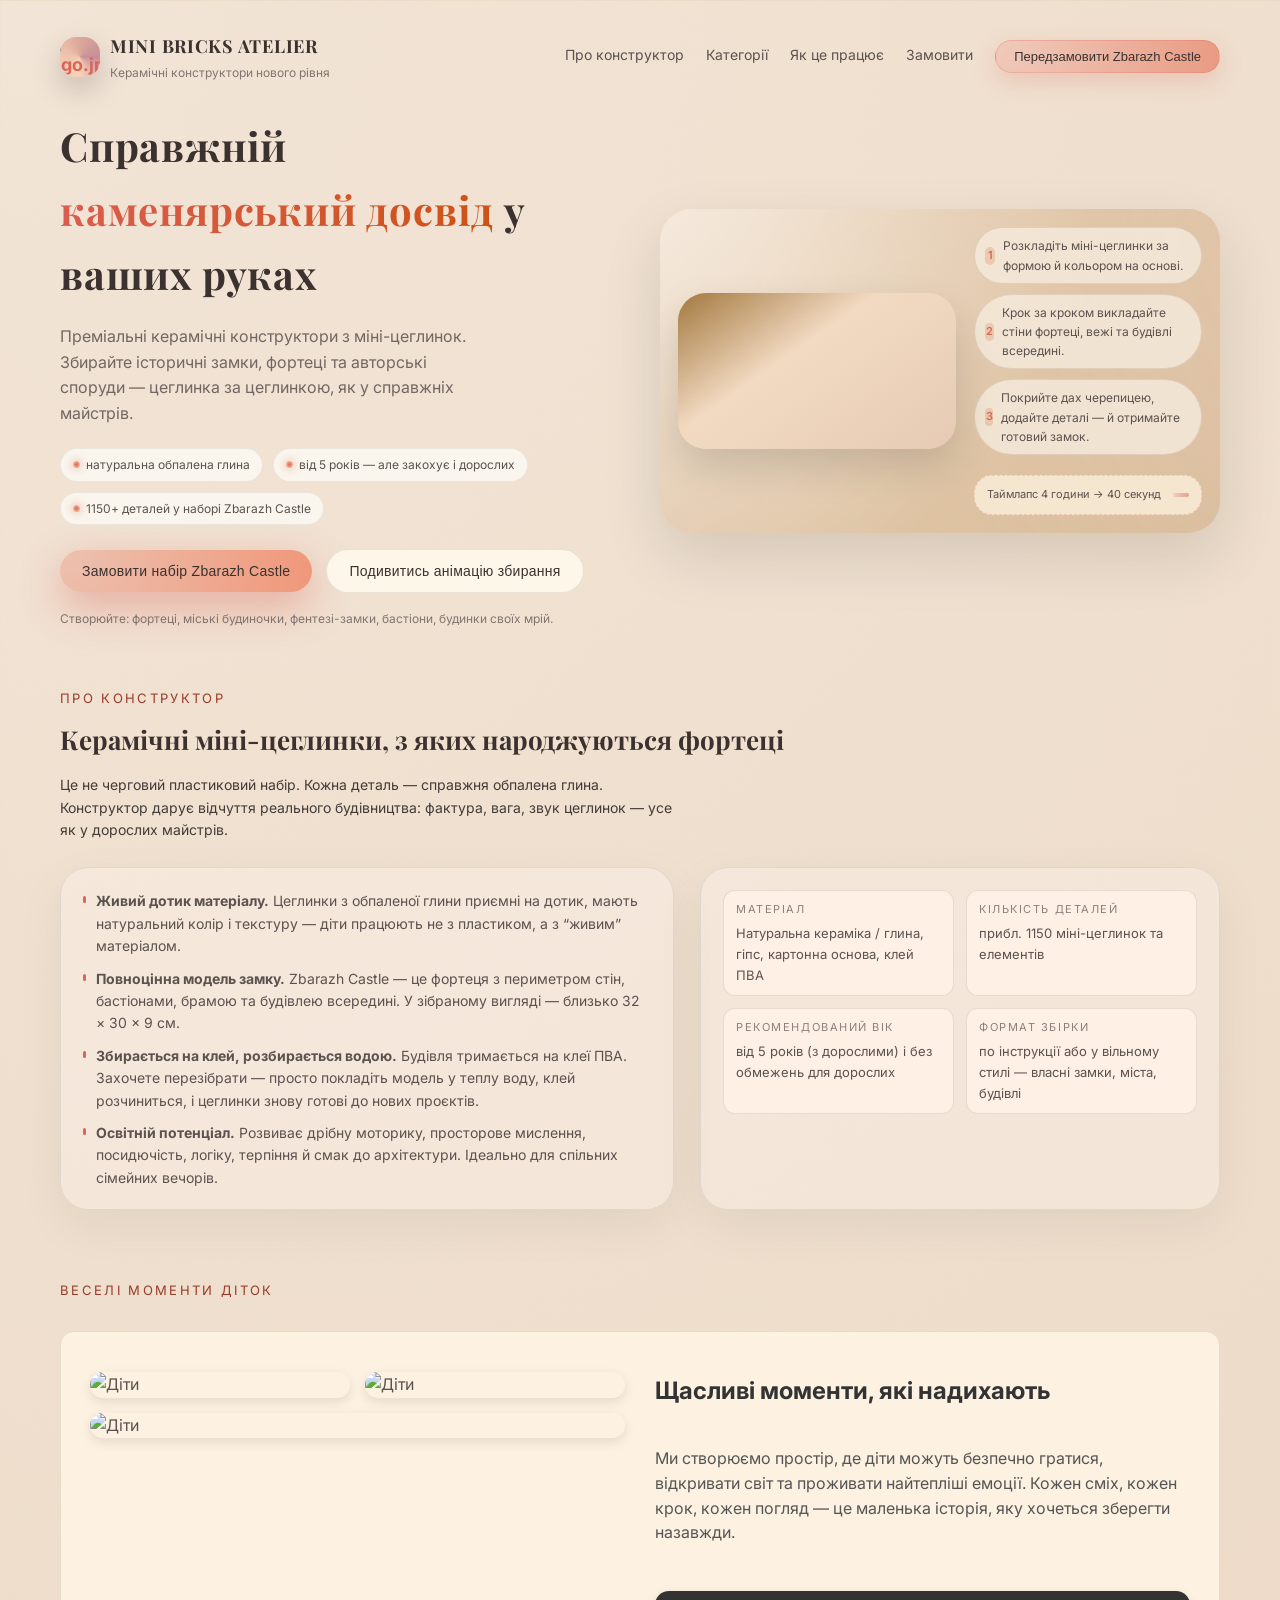
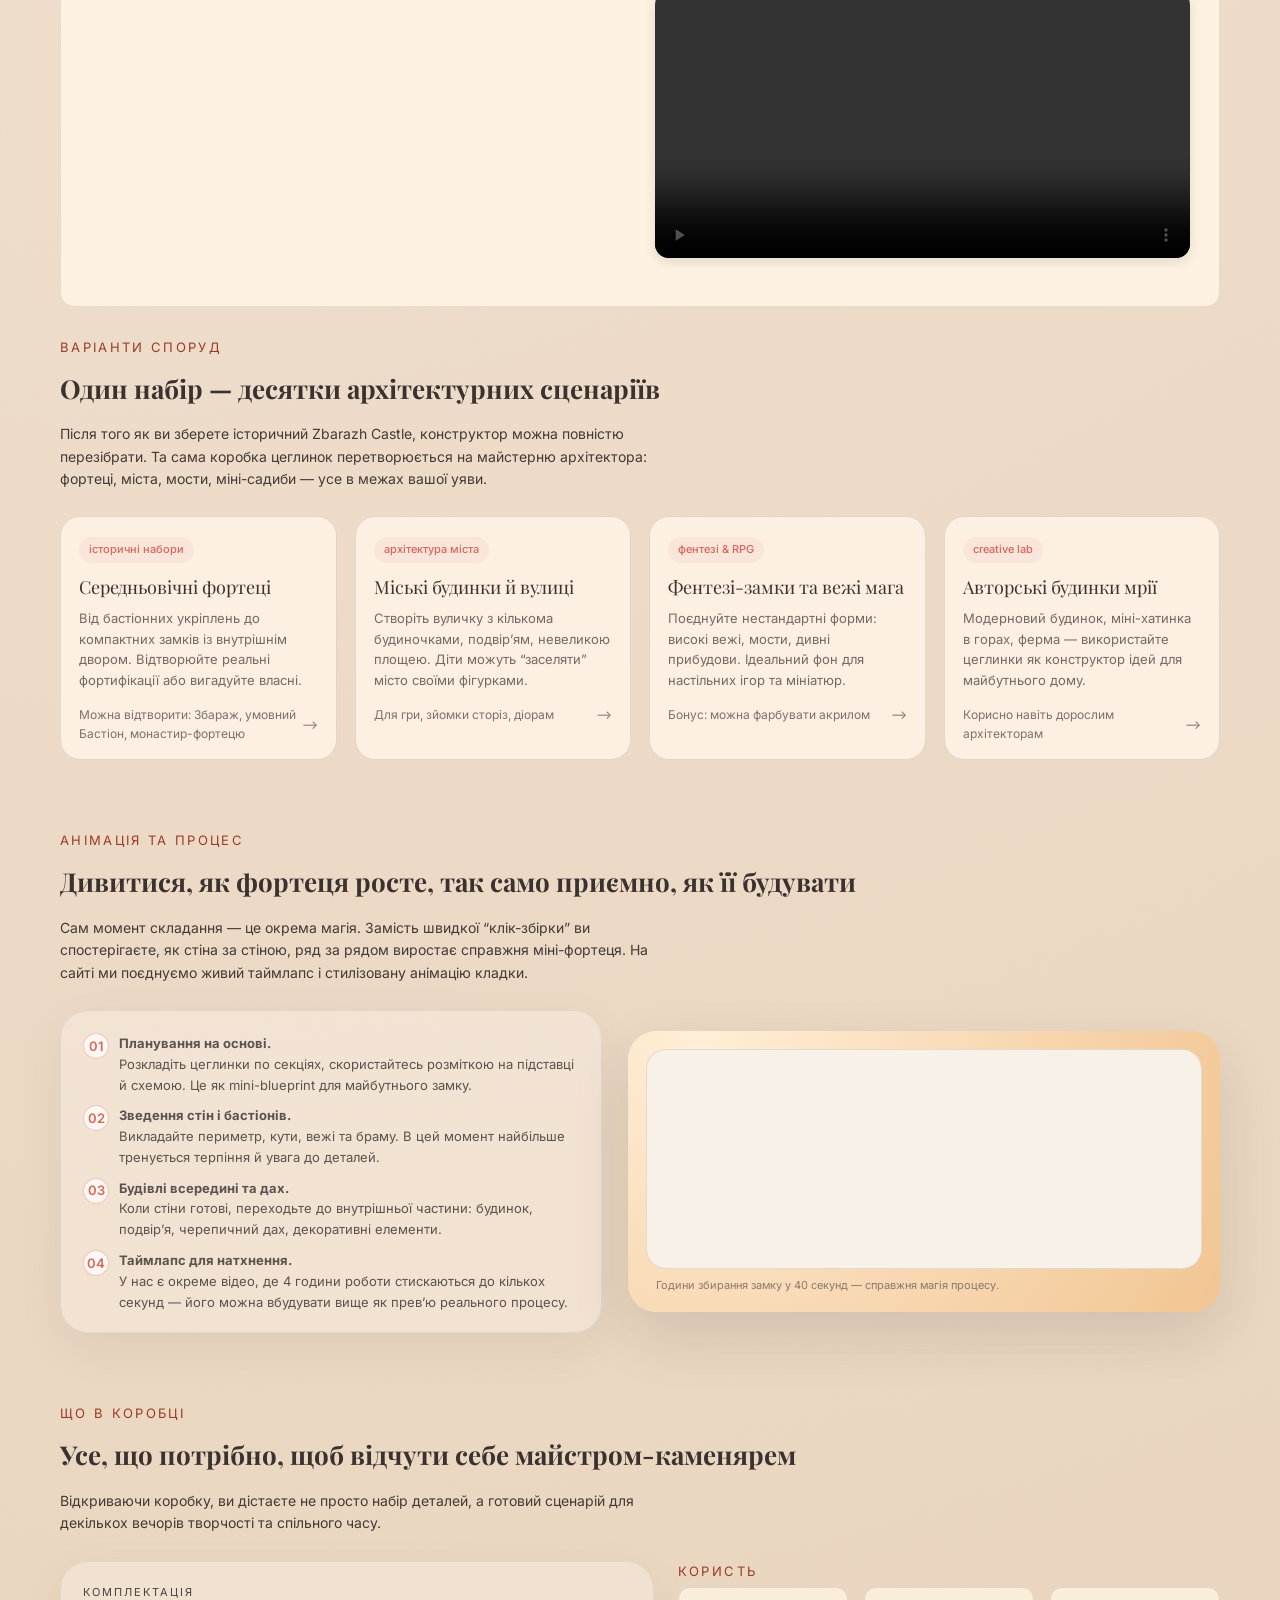
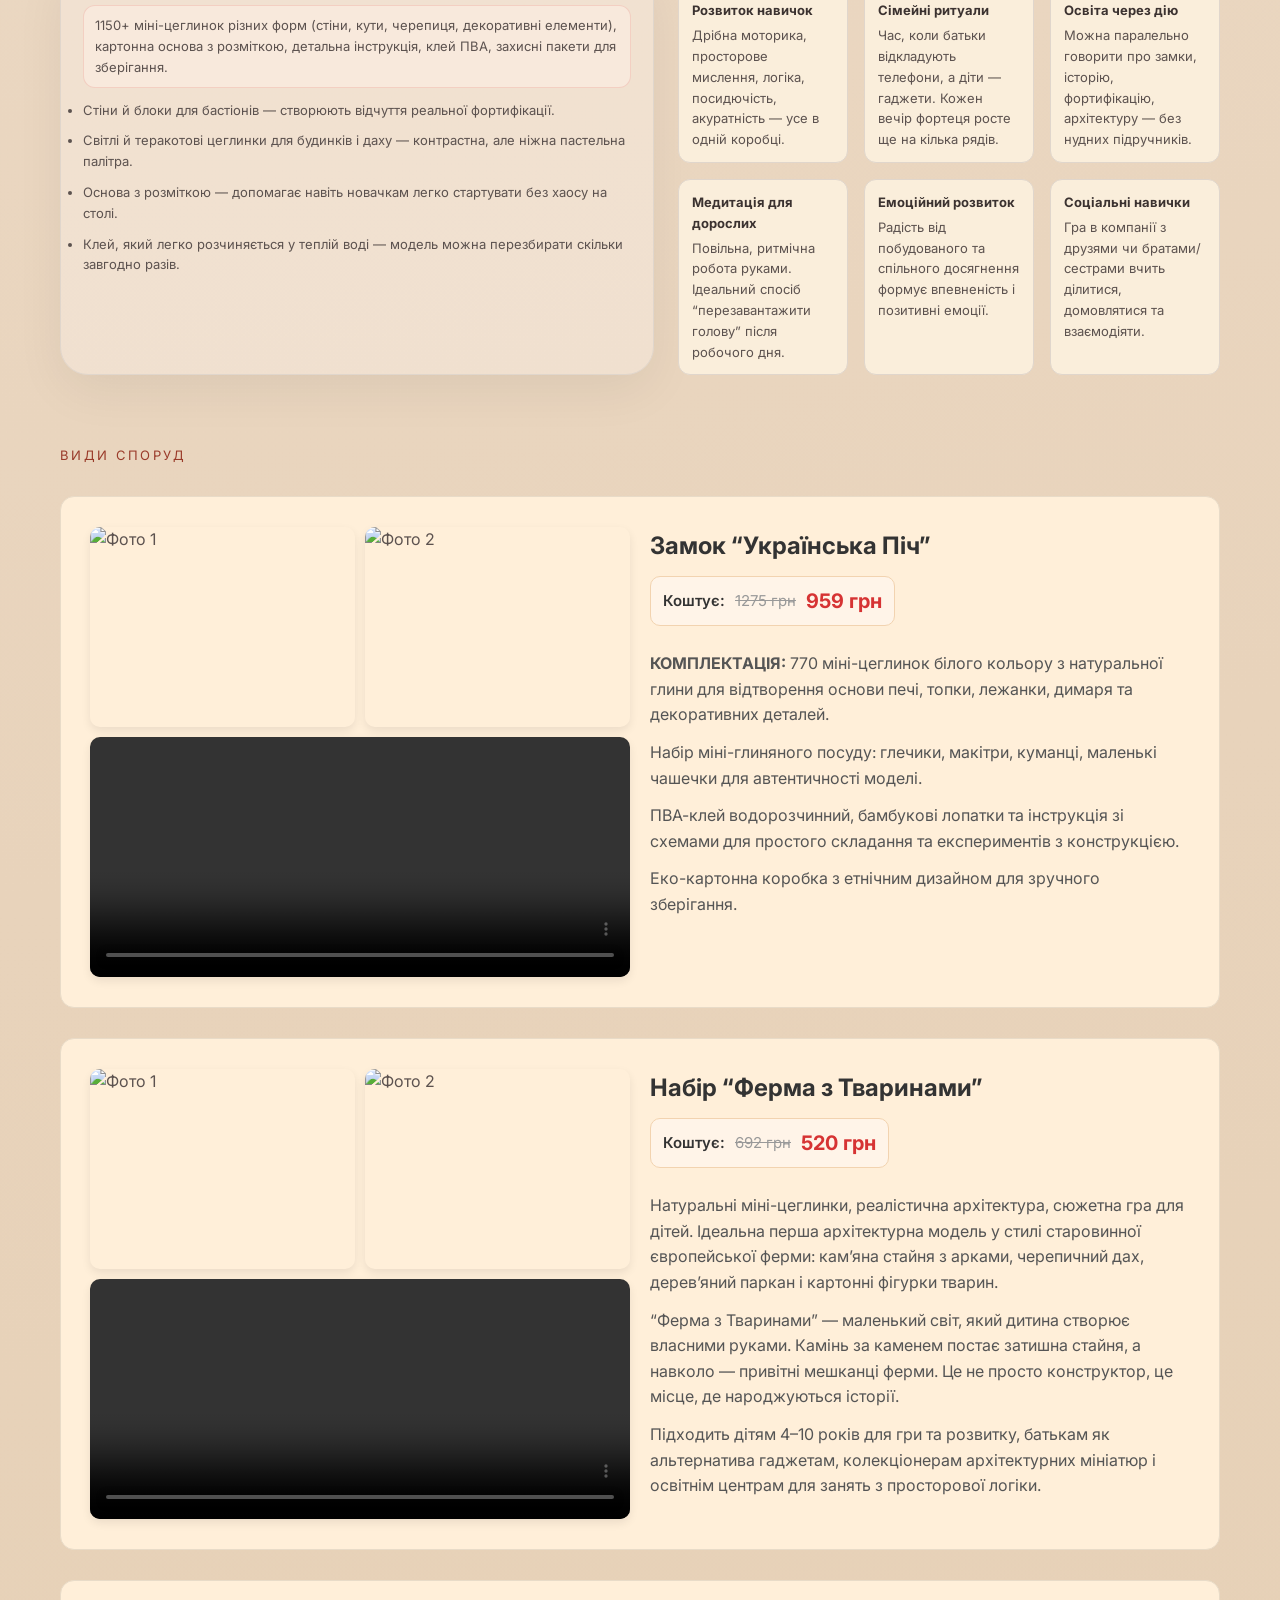
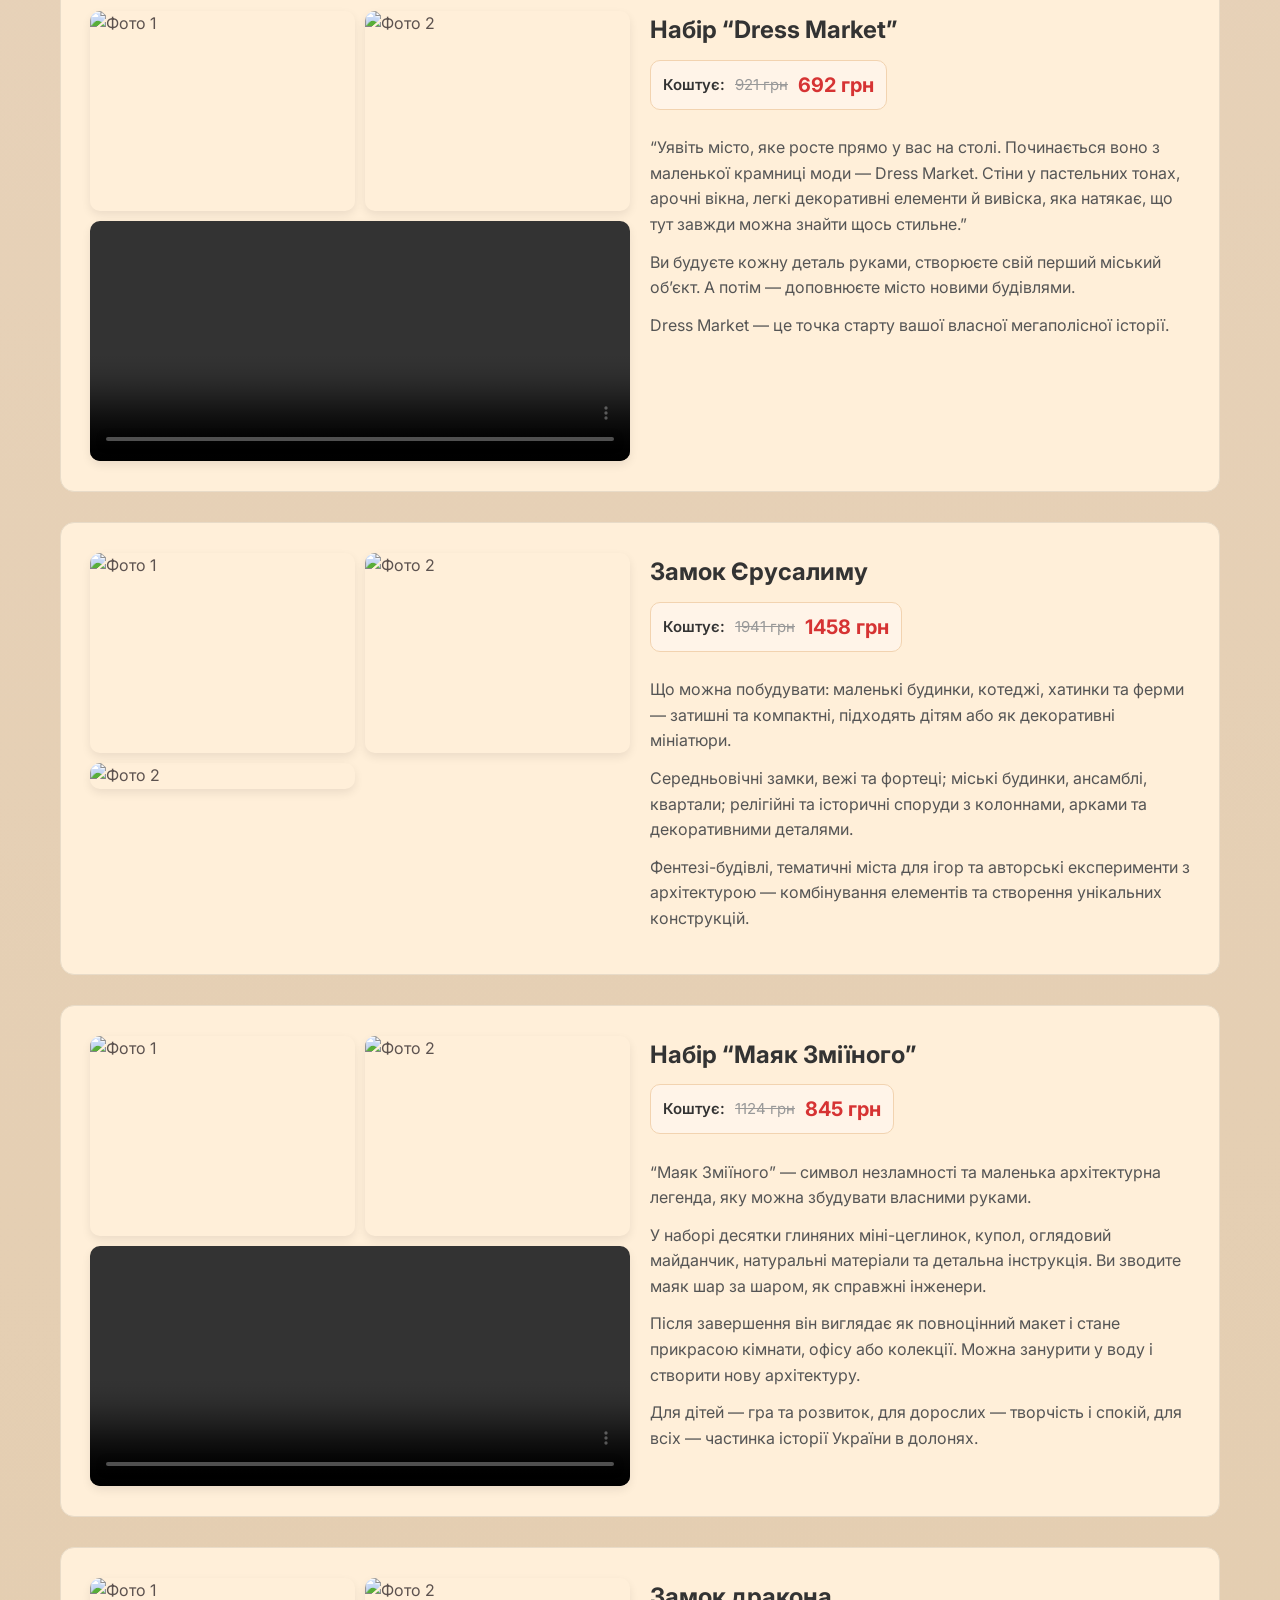
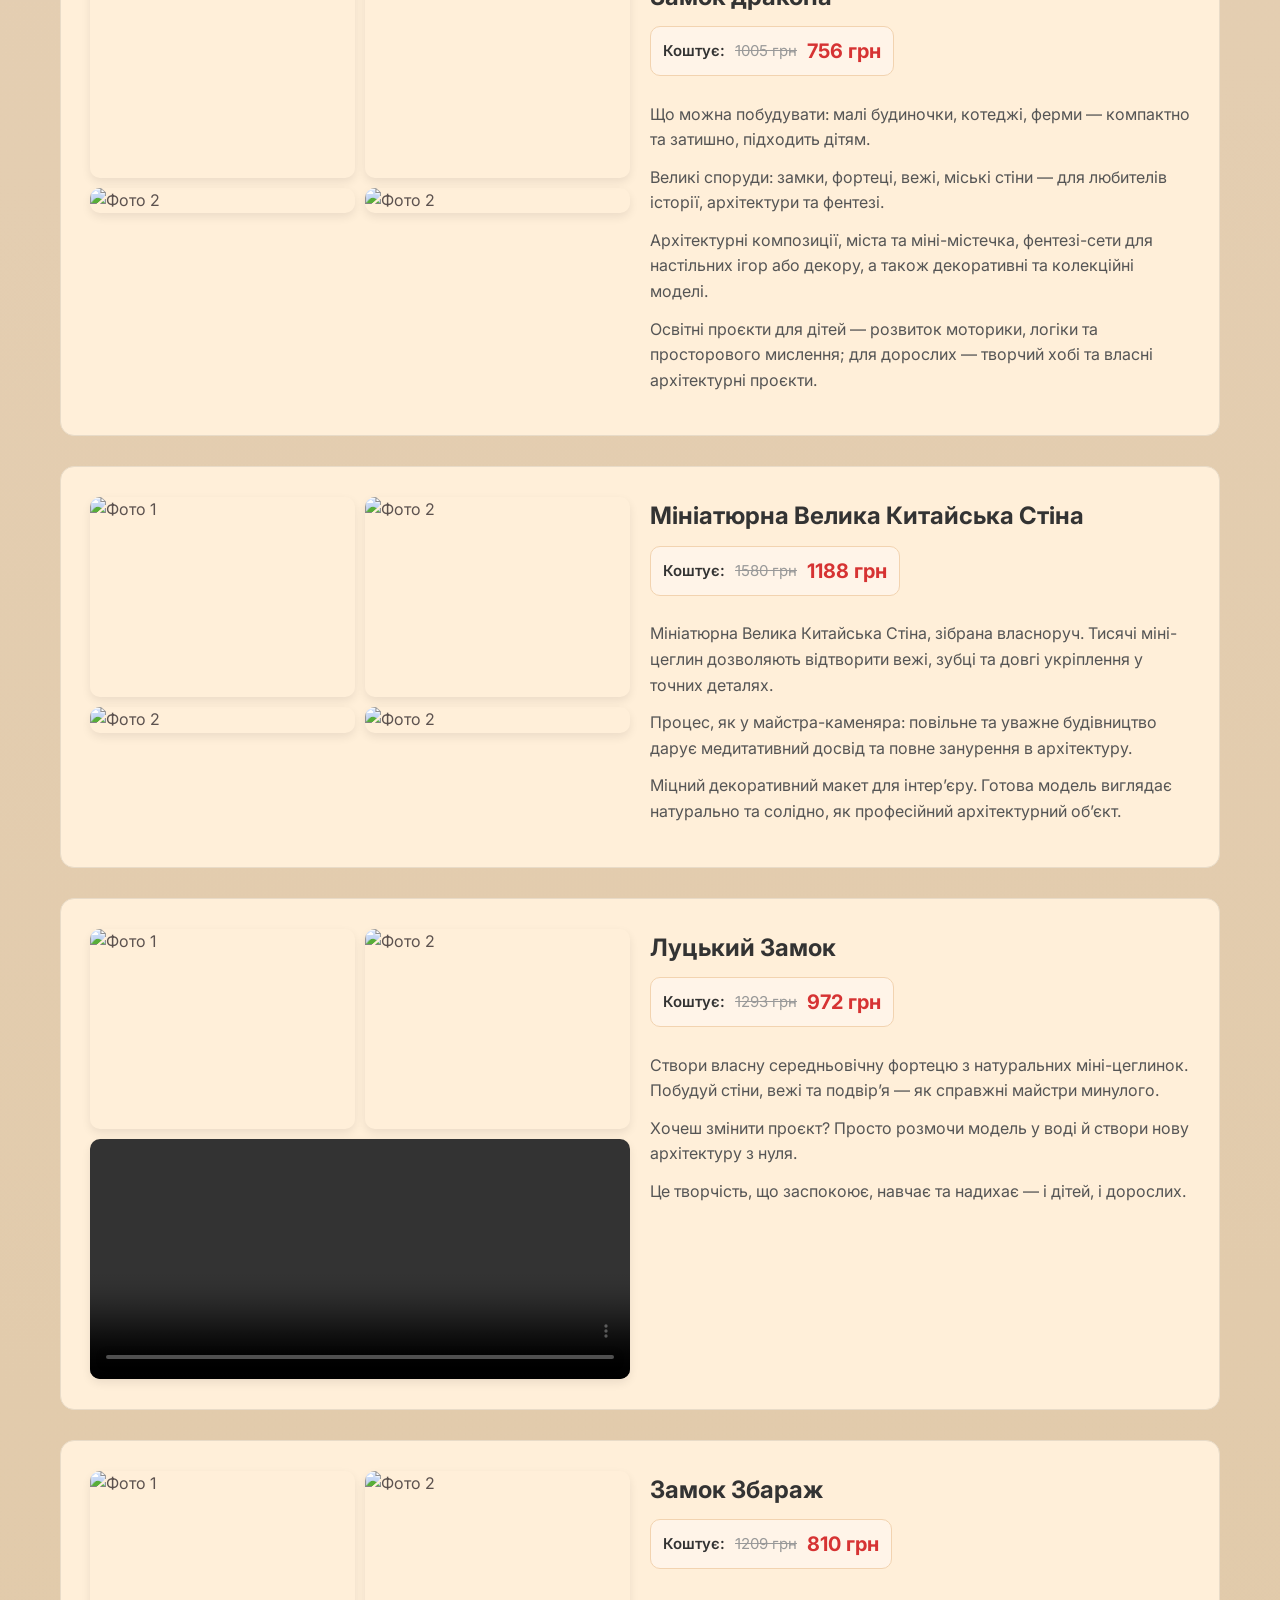
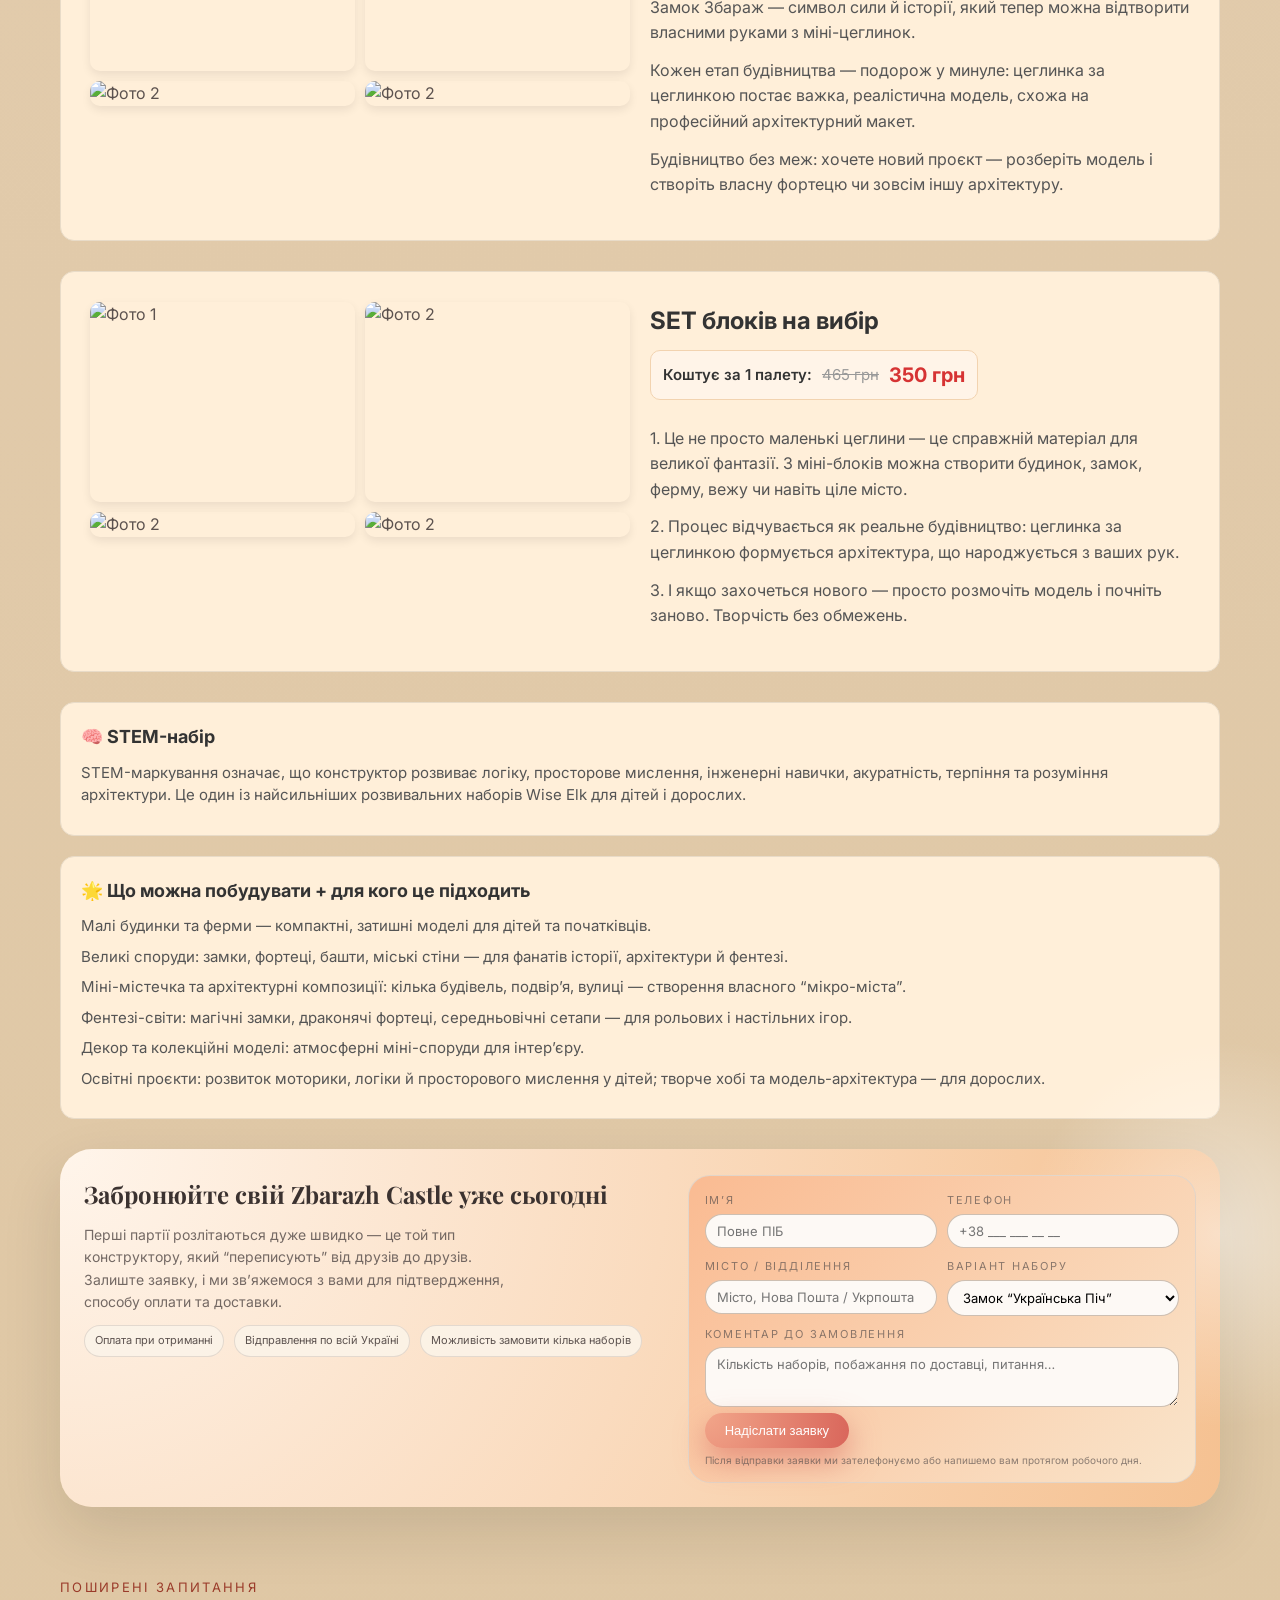
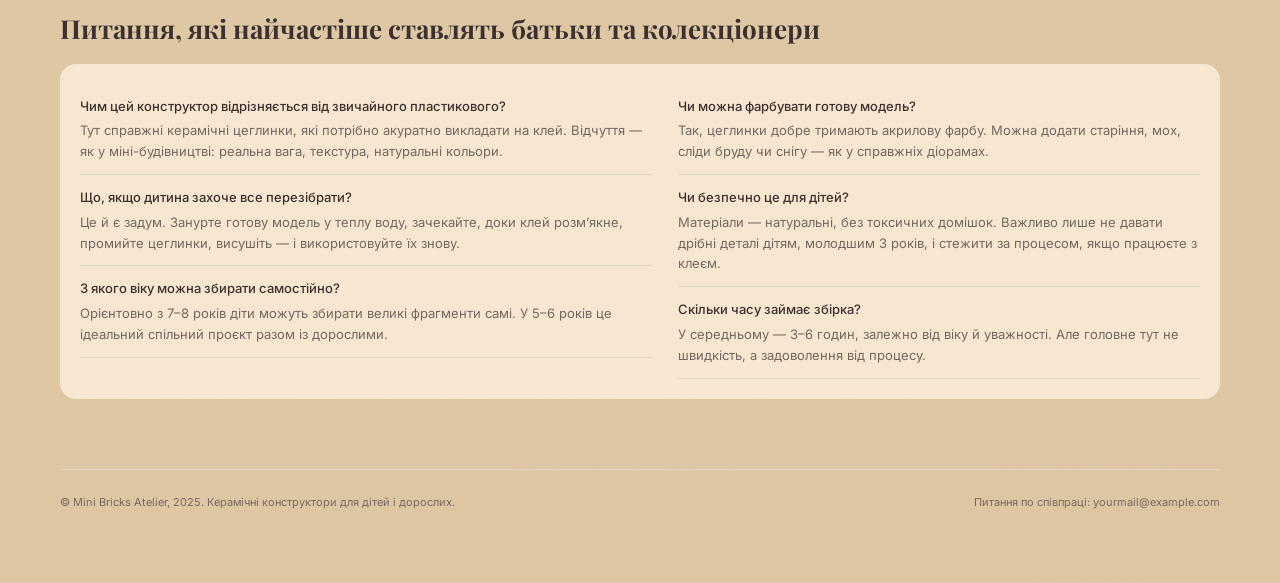
==== index.html @ 5322671e "Add files via upload" ====
<!DOCTYPE html>
<html lang="uk">
<head>
  <meta charset="UTF-8" />
  <title>Міні цеглинкові конструктори — Zbarazh Castle та інші</title>
  <meta name="viewport" content="width=device-width, initial-scale=1.0" />

  <!-- Шрифти -->
  <link href="https://fonts.googleapis.com/css2?family=Playfair+Display:wght@500;600;700&family=Inter:wght@300;400;500;600&display=swap" rel="stylesheet">
  
  <!-- CSS -->
  <link rel="stylesheet" href="css/style.css">
</head>

<body>
  <div class="page">

    <!-- NAV -->
    <header>
      <div class="logo">
        <div class="logo-mark">
          <span>
            <img src="images/logo.jpg" alt="logo.jpg">
             </span></div>
        <div class="logo-text">
          <strong>Mini Bricks Atelier</strong>
          <span>Керамічні конструктори нового рівня</span>
        </div>
      </div>
      <nav>
        <a href="#about">Про конструктор</a>
        <a href="#categories">Категорії</a>
        <a href="#build">Як це працює</a>
        <a href="#order">Замовити</a>
        <button class="nav-cta" onclick="scrollToId('order')">
          <span>Передзамовити Zbarazh Castle</span>
        </button>
      </nav>
    </header>

    <!-- HERO -->
    <section class="hero">
      <div>
        <h1 class="hero-title">
          Справжній <span>каменярський досвід</span> у ваших руках
        </h1>
        <p class="hero-subtitle">
          Преміальні керамічні конструктори з міні-цеглинок. Збирайте історичні замки, фортеці та авторські споруди — цеглинка за цеглинкою, як у справжніх майстрів.
        </p>

        <div class="hero-badges">
          <div class="hero-badge">
            <div class="hero-badge-dot"></div>
            натуральна обпалена глина
          </div>
          <div class="hero-badge">
            <div class="hero-badge-dot"></div>
            від 5 років — але закохує і дорослих
          </div>
          <div class="hero-badge">
            <div class="hero-badge-dot"></div>
            1150+ деталей у наборі Zbarazh Castle
          </div>
        </div>

        <div class="hero-cta-row">
          <button class="btn btn-primary" onclick="scrollToId('order')">
            Замовити набір Zbarazh Castle
          </button>
          <button class="btn btn-ghost" onclick="scrollToId('build')">
            Подивитись анімацію збирання
          </button>
        </div>
        <p class="hero-note">
          Створюйте: фортеці, міські будиночки, фентезі-замки, бастіони, будинки своїх мрій.
        </p>
      </div>

      <div class="hero-media reveal">
        <div class="hero-media-inner">
          <div class="hero-castle">
            <!-- Сюди підставиш своє реальне фото/рендер -->
      
<video src="images/12313.mp4" autoplay muted loop style="border-radius:10px; width:100%; display:block;"></video>

</div>
          <div class="hero-build-steps">
            <div class="step-pill">
              <div class="step-pill-index">1</div>
              <div>Розкладіть міні-цеглинки за формою й кольором на основі.</div>
            </div>
            <div class="step-pill">
              <div class="step-pill-index">2</div>
              <div>Крок за кроком викладайте стіни фортеці, вежі та будівлі всередині.</div>
            </div>
            <div class="step-pill">
              <div class="step-pill-index">3</div>
              <div>Покрийте дах черепицею, додайте деталі — й отримайте готовий замок.</div>
            </div>

            <div class="hero-mini-timeline">
              <span>Таймлапс 4 години → 40 секунд</span>
              <div class="hero-tl-bar"></div>
            </div>
          </div>
        </div>
      </div>
    </section>

    <!-- ABOUT -->
    <section id="about" class="reveal">
      <div class="section-label">про конструктор</div>
      <h2 class="section-title">Керамічні міні-цеглинки, з яких народжуються фортеці</h2>
      <p class="section-sub">
        Це не черговий пластиковий набір. Кожна деталь — справжня обпалена глина.
        Конструктор дарує відчуття реального будівництва: фактура, вага, звук цеглинок — усе як у дорослих майстрів.
      </p>

      <div class="about-grid">
        <div class="card">
          <ul class="about-list">
            <li>
              <div class="about-bullet"></div>
              <div><strong>Живий дотик матеріалу.</strong> Цеглинки з обпаленої глини приємні на дотик, мають натуральний колір і текстуру — діти працюють не з пластиком, а з “живим” матеріалом.</div>
            </li>
            <li>
              <div class="about-bullet"></div>
              <div><strong>Повноцінна модель замку.</strong> Zbarazh Castle — це фортеця з периметром стін, бастіонами, брамою та будівлею всередині. У зібраному вигляді — близько 32 × 30 × 9 см.</div>
            </li>
            <li>
              <div class="about-bullet"></div>
              <div><strong>Збирається на клей, розбирається водою.</strong> Будівля тримається на клеї ПВА. Захочете перезібрати — просто покладіть модель у теплу воду, клей розчиниться, і цеглинки знову готові до нових проєктів.</div>
            </li>
            <li>
              <div class="about-bullet"></div>
              <div><strong>Освітній потенціал.</strong> Розвиває дрібну моторику, просторове мислення, посидючість, логіку, терпіння й смак до архітектури. Ідеально для спільних сімейних вечорів.</div>
            </li>
          </ul>
        </div>

        <div class="card">
          <div class="about-specs">
            <div class="about-spec-item">
              <div class="about-spec-label">Матеріал</div>
              <div>Натуральна кераміка / глина, гіпс, картонна основа, клей ПВА</div>
            </div>
            <div class="about-spec-item">
              <div class="about-spec-label">Кількість деталей</div>
              <div>прибл. 1150 міні-цеглинок та елементів</div>
            </div>
            <div class="about-spec-item">
              <div class="about-spec-label">Рекомендований вік</div>
              <div>від 5 років (з дорослими) і без обмежень для дорослих</div>
            </div>
            <div class="about-spec-item">
              <div class="about-spec-label">Формат збірки</div>
              <div>по інструкції або у вільному стилі — власні замки, міста, будівлі</div>
            </div>
          </div>
        </div>
      </div>
    </section>

      <div class="section-label">Веселі моменти діток</div>

<section class="kids-section">

    <div class="kids-layout">

        <!-- Левая сторона — 3 фото -->
        <div class="kids-photos">
            <img src="images/photo1.jpg" alt="Діти" class="kids-img">
            <img src="images/photo2.jpg" alt="Діти" class="kids-img">
            <img src="images/photo3.jpg" alt="Діти" class="kids-img">
        </div>

        <!-- Правая сторона — текст + видео -->
        <div class="kids-right">
            <div class="kids-text">
                <h3>Щасливі моменти, які надихають</h3><br>
                <p>
                    Ми створюємо простір, де діти можуть безпечно гратися, відкривати світ 
                    та проживати найтепліші емоції. Кожен сміх, кожен крок, кожен погляд —  
                    це маленька історія, яку хочеться зберегти назавжди.
                </p><br>
            </div>

            <div class="kids-video-wrapper">
                <video class="kids-video" controls>
                    <source src="images/kids-video.mp4" type="video/mp4">
                    Ваш браузер не підтримує відео.
                </video>
            </div>
        </div>

    </div>
</section>








    
    <!-- CATEGORIES -->
    <section id="categories" class="reveal">
      <div class="section-label">варіанти споруд</div>
      <h2 class="section-title">Один набір — десятки архітектурних сценаріїв</h2>
      <p class="section-sub">
        Після того як ви зберете історичний Zbarazh Castle, конструктор можна повністю перезібрати.
        Та сама коробка цеглинок перетворюється на майстерню архітектора: фортеці, міста, мости, міні-садиби — усе в межах вашої уяви.
      </p>

      <div class="categories-grid">
        <article class="cat-card">
          <div class="cat-tag">історичні набори</div>
          <div class="cat-title">Середньовічні фортеці</div>
          <p class="cat-text">
            Від бастіонних укріплень до компактних замків із внутрішнім двором. Відтворюйте реальні фортифікації або вигадуйте власні.
          </p>
          <div class="cat-meta">
            <span>Можна відтворити: Збараж, умовний Бастіон, монастир-фортецю</span>
            <span>⟶</span>
          </div>
        </article>

        <article class="cat-card">
          <div class="cat-tag">архітектура міста</div>
          <div class="cat-title">Міські будинки й вулиці</div>
          <p class="cat-text">
            Створіть вуличку з кількома будиночками, подвір’ям, невеликою площею. Діти можуть “заселяти” місто своїми фігурками.
          </p>
          <div class="cat-meta">
            <span>Для гри, зйомки сторіз, діорам</span>
            <span>⟶</span>
          </div>
        </article>

        <article class="cat-card">
          <div class="cat-tag">фентезі & RPG</div>
          <div class="cat-title">Фентезі-замки та вежі мага</div>
          <p class="cat-text">
            Поєднуйте нестандартні форми: високі вежі, мости, дивні прибудови. Ідеальний фон для настільних ігор та мініатюр.
          </p>
          <div class="cat-meta">
            <span>Бонус: можна фарбувати акрилом</span>
            <span>⟶</span>
          </div>
        </article>

        <article class="cat-card">
          <div class="cat-tag">creative lab</div>
          <div class="cat-title">Авторські будинки мрії</div>
          <p class="cat-text">
            Модерновий будинок, міні-хатинка в горах, ферма — використайте цеглинки як конструктор ідей для майбутнього дому.
          </p>
          <div class="cat-meta">
            <span>Корисно навіть дорослим архітекторам</span>
            <span>⟶</span>
          </div>
        </article>
      </div>
    </section>

    <!-- BUILD / TIMELAPSE -->
    <section id="build" class="reveal">
      <div class="section-label">анімація та процес</div>
      <h2 class="section-title">Дивитися, як фортеця росте, так само приємно, як її будувати</h2>
      <p class="section-sub">
        Сам момент складання — це окрема магія. Замість швидкої “клік-збірки” ви спостерігаєте, як стіна за стіною, ряд за рядом виростає справжня міні-фортеця.
        На сайті ми поєднуємо живий таймлапс і стилізовану анімацію кладки.
      </p>

      <div class="build-grid">
        <div class="card">
          <div class="build-steps">
            <div class="build-step">
              <div class="build-step-number">01</div>
              <div>
                <strong>Планування на основі.</strong><br />
                Розкладіть цеглинки по секціях, скористайтесь розміткою на підставці й схемою. Це як mini-blueprint для майбутнього замку.
              </div>
            </div>
            <div class="build-step">
              <div class="build-step-number">02</div>
              <div>
                <strong>Зведення стін і бастіонів.</strong><br />
                Викладайте периметр, кути, вежі та браму. В цей момент найбільше тренується терпіння й увага до деталей.
              </div>
            </div>
            <div class="build-step">
              <div class="build-step-number">03</div>
              <div>
                <strong>Будівлі всередині та дах.</strong><br />
                Коли стіни готові, переходьте до внутрішньої частини: будинок, подвір’я, черепичний дах, декоративні елементи.
              </div>
            </div>
            <div class="build-step">
              <div class="build-step-number">04</div>
              <div>
                <strong>Таймлапс для натхнення.</strong><br />
                У нас є окреме відео, де 4 години роботи стискаються до кількох секунд — його можна вбудувати вище як прев’ю реального процесу.
              </div>
            </div>
          </div>
        </div>

        <div class="build-media">
  <div class="build-media-main">
    <video
      src="images/zbarazh-timelapse.mp4"  
      class="build-video"
      autoplay
      muted
      loop
      playsinline
      poster="castle-poster.jpg"> <!-- кадр-заставка (опціонально) -->
      Ваш браузер не підтримує відео.
    </video>
  </div>


  <p class="build-subnote">
        Години збирання замку у 40 секунд — справжня магія процесу.
  </p>
</div>

    </section>

    <!-- INSIDE BOX & BENEFITS -->
    <section class="reveal">
      <div class="section-label">що в коробці</div>
      <h2 class="section-title">Усе, що потрібно, щоб відчути себе майстром-каменярем</h2>
      <p class="section-sub">
        Відкриваючи коробку, ви дістаєте не просто набір деталей, а готовий сценарій для декількох вечорів творчості та спільного часу.
      </p>

      <div class="inside-grid">
        <div class="card">
          <div class="inside-tag">комплектація</div>
          <div class="inside-highlight">
            1150+ міні-цеглинок різних форм (стіни, кути, черепиця, декоративні елементи), картонна основа з розміткою, детальна інструкція, клей ПВА, захисні пакети для зберігання.
          </div>

          <ul class="inside-list" style="margin-top: 12px;">
            <li> Стіни й блоки для бастіонів — створюють відчуття реальної фортифікації.</li>
            <li> Світлі й теракотові цеглинки для будинків і даху — контрастна, але ніжна пастельна палітра.</li>
            <li> Основа з розміткою — допомагає навіть новачкам легко стартувати без хаосу на столі.</li>
            <li> Клей, який легко розчиняється у теплій воді — модель можна перезбирати скільки завгодно разів.</li>
          </ul>
        </div>

        <div>
          <div class="section-label" style="margin-bottom: 6px;">користь</div>
          <div class="benefits-grid">
            <div class="benefit">
              <strong>Розвиток навичок</strong>
              Дрібна моторика, просторове мислення, логіка, посидючість, акуратність — усе в одній коробці.
            </div>
            <div class="benefit">
              <strong>Сімейні ритуали</strong>
              Час, коли батьки відкладують телефони, а діти — гаджети. Кожен вечір фортеця росте ще на кілька рядів.
            </div>
            <div class="benefit">
              <strong>Освіта через дію</strong>
              Можна паралельно говорити про замки, історію, фортифікацію, архітектуру — без нудних підручників.
            </div>
            <div class="benefit">
              <strong>Медитація для дорослих</strong>
              Повільна, ритмічна робота руками. Ідеальний спосіб “перезавантажити голову” після робочого дня.
            </div>
                <div class="benefit">
      <strong>Емоційний розвиток</strong>
      Радість від побудованого та спільного досягнення формує впевненість і позитивні емоції.
    </div>
        <div class="benefit">
      <strong>Соціальні навички</strong>
      Гра в компанії з друзями чи братами/сестрами вчить ділитися, домовлятися та взаємодіяти.
    </div>
          </div>
        </div>
      </div>
    </section>
      <div class="section-label">Види споруд</div>






<section class="castle-section">
  <div class="castle-layout">
    <div class="castle-photos">
      <!-- Верхние фото -->
      <img src="images/w1.jpg" alt="Фото 1" class="castle-img" onclick="openModal(this.src)">
      <img src="images/w2.jpg" alt="Фото 2" class="castle-img" onclick="openModal(this.src)">

      <!-- Нижнее видео -->
      <video class="castle-video" controls>
        <source src="images/w3.mp4" type="video/mp4">
      </video>
    </div>

    <div class="castle-info">
      <h3 class="castle-title">Замок “Українська Піч”</h3>

      <!-- Цена в блоке -->
<div class="price-box">
  <span class="label">Коштує:</span>
  <span class="old">1275 грн</span>
  <span class="new">959 грн</span>
</div><br>


      <p class="castle-desc"><strong>КОМПЛЕКТАЦІЯ:</strong> 770 міні-цеглинок білого кольору з натуральної глини для відтворення основи печі, топки, лежанки, димаря та декоративних деталей.</p>

      <p class="castle-desc">Набір міні-глиняного посуду: глечики, макітри, куманці, маленькі чашечки для автентичності моделі.</p>

      <p class="castle-desc">ПВА-клей водорозчинний, бамбукові лопатки та інструкція зі схемами для простого складання та експериментів з конструкцією.</p>

      <p class="castle-desc">Еко-картонна коробка з етнічним дизайном для зручного зберігання.</p>
    </div>
  </div>
</section>


<section class="castle-section">
  <div class="castle-layout">
    <div class="castle-photos">
      <!-- Верхние фото -->
      <img src="images/e1.jpg" alt="Фото 1" class="castle-img" onclick="openModal(this.src)">
      <img src="images/e2.jpg" alt="Фото 2" class="castle-img" onclick="openModal(this.src)">

      <!-- Нижнее видео -->
      <video class="castle-video" controls>
        <source src="images/e3.mp4" type="video/mp4">
      </video>
    </div>

    <div class="castle-info">
      <h3 class="castle-title">Набір “Ферма з Тваринами”</h3>

      <!-- Цена в блоке -->
<div class="price-box">
  <span class="label">Коштує:</span>
  <span class="old">692 грн</span>
  <span class="new">520 грн</span>
</div><br>

      <p class="castle-desc">
        Натуральні міні-цеглинки, реалістична архітектура, сюжетна гра для дітей. Ідеальна перша архітектурна модель у стилі старовинної європейської ферми: кам’яна стайня з арками, черепичний дах, дерев’яний паркан і картонні фігурки тварин.
      </p>

      <p class="castle-desc">
        “Ферма з Тваринами” — маленький світ, який дитина створює власними руками. Камінь за каменем постає затишна стайня, а навколо — привітні мешканці ферми. Це не просто конструктор, це місце, де народжуються історії.
      </p>

      <p class="castle-desc">
         Підходить дітям 4–10 років для гри та розвитку, батькам як альтернатива гаджетам, колекціонерам архітектурних мініатюр і освітнім центрам для занять з просторової логіки.
      </p>
    </div>
  </div>
</section>


<section class="castle-section">
  <div class="castle-layout">
    <div class="castle-photos">
      <!-- Верхние фото -->
      <img src="images/r1.jpg" alt="Фото 1" class="castle-img" onclick="openModal(this.src)">
      <img src="images/r2.jpg" alt="Фото 2" class="castle-img" onclick="openModal(this.src)">

      <!-- Нижнее видео -->
      <video class="castle-video" controls>
        <source src="images/r3.mp4" type="video/mp4">
      </video>
    </div>

    <div class="castle-info">
      <h3 class="castle-title">Набір “Dress Market”</h3>

      <!-- Цена в блоке -->
<div class="price-box">
  <span class="label">Коштує:</span>
  <span class="old">921 грн</span>
  <span class="new">692 грн</span>
</div><br>


      <p class="castle-desc">
“Уявіть місто, яке росте прямо у вас на столі. Починається воно з маленької крамниці моди — Dress Market. Стіни у пастельних тонах, арочні вікна, легкі декоративні елементи й вивіска, яка натякає, що тут завжди можна знайти щось стильне.”      </p>

      <p class="castle-desc">
Ви будуєте кожну деталь руками, створюєте свій перший міський об’єкт. А потім — доповнюєте місто новими будівлями.      </p>
      <p class="castle-desc">
Dress Market — це точка старту вашої власної мегаполісної історії.      </p>
    </div>
  </div>
</section>

<section class="castle-section">
  <div class="castle-layout">
    <div class="castle-photos">
      <!-- Верхние фото -->
      <img src="images/t1.jpg" alt="Фото 1" class="castle-img" onclick="openModal(this.src)">
      <img src="images/t2.jpg" alt="Фото 2" class="castle-img" onclick="openModal(this.src)">
      <img src="images/t3.jpg" alt="Фото 2" class="castle-img" onclick="openModal(this.src)">

      <!-- Нижнее видео -->
      <!-- <video class="castle-video" controls>
        <source src="k3.mp4" type="video/mp4">
      </video> -->
    </div>

    <div class="castle-info">
      <h3 class="castle-title">Замок Єрусалиму</h3>

      <!-- Цена в блоке -->
<div class="price-box">
  <span class="label">Коштує:</span>
  <span class="old">1941 грн</span>
  <span class="new">1458 грн</span>
</div><br>


      <p class="castle-desc">
         Що можна побудувати: маленькі будинки, котеджі, хатинки та ферми — затишні та компактні, підходять дітям або як декоративні мініатюри.
      </p>

      <p class="castle-desc">
        Середньовічні замки, вежі та фортеці; міські будинки, ансамблі, квартали; релігійні та історичні споруди з колоннами, арками та декоративними деталями.
      </p>

      <p class="castle-desc">
        Фентезі-будівлі, тематичні міста для ігор та авторські експерименти з архітектурою — комбінування елементів та створення унікальних конструкцій.
      </p>
    </div>
  </div>
</section>

<section class="castle-section">
  <div class="castle-layout">
    <div class="castle-photos">
      <!-- Верхние фото -->
      <img src="images/y1.jpg" alt="Фото 1" class="castle-img" onclick="openModal(this.src)">
      <img src="images/y2.jpg" alt="Фото 2" class="castle-img" onclick="openModal(this.src)">

      <!-- Нижнее видео -->
      <video class="castle-video" controls>
        <source src="images/y3.mp4" type="video/mp4">
      </video>
    </div>

    <div class="castle-info">
      <h3 class="castle-title">Набір “Маяк Зміїного”</h3>

      <!-- Цена в блоке -->
<div class="price-box">
  <span class="label">Коштує:</span>
  <span class="old">1124 грн</span>
  <span class="new">845 грн</span>
</div><br>


      <p class="castle-desc">
        “Маяк Зміїного” — символ незламності та маленька архітектурна легенда, яку можна збудувати власними руками.
      </p>

      <p class="castle-desc">
        У наборі десятки глиняних міні-цеглинок, купол, оглядовий майданчик, натуральні матеріали та детальна інструкція. Ви зводите маяк шар за шаром, як справжні інженери.
      </p>

      <p class="castle-desc">
        Після завершення він виглядає як повноцінний макет і стане прикрасою кімнати, офісу або колекції. Можна занурити у воду і створити нову архітектуру.
      </p>

      <p class="castle-desc">
        Для дітей — гра та розвиток, для дорослих — творчість і спокій, для всіх — частинка історії України в долонях.
      </p>
    </div>
  </div>
</section>

<section class="castle-section">
  <div class="castle-layout">
    <div class="castle-photos">
      <!-- Верхние фото -->
      <img src="images/u1.jpg" alt="Фото 1" class="castle-img" onclick="openModal(this.src)">
      <img src="images/u2.jpg" alt="Фото 2" class="castle-img" onclick="openModal(this.src)">
      <img src="images/u3.jpg" alt="Фото 2" class="castle-img" onclick="openModal(this.src)">
      <img src="images/u4.jpg" alt="Фото 2" class="castle-img" onclick="openModal(this.src)">

      <!-- Нижнее видео -->
      <!-- <video class="castle-video" controls>
        <source src="k3.mp4" type="video/mp4">
      </video> -->
    </div>

    <div class="castle-info">
      <h3 class="castle-title">Замок дракона</h3>

      <!-- Цена в блоке -->
<div class="price-box">
  <span class="label">Коштує:</span>
  <span class="old">1005 грн</span>
  <span class="new">756 грн</span>
</div><br>


      <p class="castle-desc">
         Що можна побудувати: малі будиночки, котеджі, ферми — компактно та затишно, підходить дітям.
      </p>

      <p class="castle-desc">
        Великі споруди: замки, фортеці, вежі, міські стіни — для любителів історії, архітектури та фентезі.
      </p>

      <p class="castle-desc">
        Архітектурні композиції, міста та міні-містечка, фентезі-сети для настільних ігор або декору, а також декоративні та колекційні моделі.
      </p>

      <p class="castle-desc">
        Освітні проєкти для дітей — розвиток моторики, логіки та просторового мислення; для дорослих — творчий хобі та власні архітектурні проєкти.
      </p>
    </div>
  </div>
</section>

<section class="castle-section">
  <div class="castle-layout">
    <div class="castle-photos">
      <!-- Верхние фото -->
      <img src="images/i1.jpg" alt="Фото 1" class="castle-img" onclick="openModal(this.src)">
      <img src="images/i2.jpg" alt="Фото 2" class="castle-img" onclick="openModal(this.src)">
      <img src="images/i3.jpg" alt="Фото 2" class="castle-img" onclick="openModal(this.src)">
      <img src="images/i4.jpg" alt="Фото 2" class="castle-img" onclick="openModal(this.src)">

      <!-- Нижнее видео -->
      <!-- <video class="castle-video" controls>
        <source src="k3.mp4" type="video/mp4">
      </video> -->
    </div>

    <div class="castle-info">
      <h3 class="castle-title">Мініатюрна Велика Китайська Стіна</h3>

      <!-- Цена в блоке -->
<div class="price-box">
  <span class="label">Коштує:</span>
  <span class="old">1580 грн</span>
  <span class="new">1188 грн</span>
</div><br>


      <p class="castle-desc">
         Мініатюрна Велика Китайська Стіна, зібрана власноруч. Тисячі міні-цеглин дозволяють відтворити вежі, зубці та довгі укріплення у точних деталях.
      </p>

      <p class="castle-desc">
        Процес, як у майстра-каменяра: повільне та уважне будівництво дарує медитативний досвід та повне занурення в архітектуру.
      </p>

      <p class="castle-desc">
        Міцний декоративний макет для інтер’єру. Готова модель виглядає натурально та солідно, як професійний архітектурний об’єкт.
      </p>
    </div>
  </div>
</section>

<section class="castle-section">
  <div class="castle-layout">
    <div class="castle-photos">
      <!-- Верхние фото -->
      <img src="images/o1.jpg" alt="Фото 1" class="castle-img" onclick="openModal(this.src)">
      <img src="images/o2.jpg" alt="Фото 2" class="castle-img" onclick="openModal(this.src)">

      <!-- Нижнее видео -->
      <video class="castle-video" controls>
        <source src="images/o3.mp4" type="video/mp4">
      </video>
    </div>

    <div class="castle-info">
      <h3 class="castle-title">Луцький Замок</h3>

      <!-- Цена в блоке -->
<div class="price-box">
  <span class="label">Коштує:</span>
  <span class="old">1293 грн</span>
  <span class="new">972 грн</span>
</div><br>




      <p class="castle-desc">
        Створи власну середньовічну фортецю з натуральних міні-цеглинок. Побудуй стіни, вежі та подвір’я — як справжні майстри минулого.
      </p>

      <p class="castle-desc">
        Хочеш змінити проєкт? Просто розмочи модель у воді й створи нову архітектуру з нуля.
      </p>

      <p class="castle-desc">
        Це творчість, що заспокоює, навчає та надихає — і дітей, і дорослих.
      </p>
    </div>
  </div>
</section>


<section class="castle-section">
  <div class="castle-layout">
    <div class="castle-photos">
      <!-- Верхние фото -->
      <img src="images/lk1.jpg" alt="Фото 1" class="castle-img" onclick="openModal(this.src)">
      <img src="images/lk2.jpg" alt="Фото 2" class="castle-img" onclick="openModal(this.src)">
      <img src="images/lk3.jpg" alt="Фото 2" class="castle-img" onclick="openModal(this.src)">
      <img src="images/lk4.jpg" alt="Фото 2" class="castle-img" onclick="openModal(this.src)">

      <!-- Нижнее видео -->
      <!-- <video class="castle-video" controls>
        <source src="images/o3.mp4" type="video/mp4">
      </video> -->
    </div>

    <div class="castle-info">
      <h3 class="castle-title">Замок Збараж</h3>

      <!-- Цена в блоке -->
<div class="price-box">
  <span class="label">Коштує:</span>
  <span class="old">1209 грн</span>
  <span class="new">810 грн</span>
</div><br>




      <p class="castle-desc">
Замок Збараж — символ сили й історії, який тепер можна відтворити власними руками з міні-цеглинок.
      </p>

      <p class="castle-desc">
Кожен етап будівництва — подорож у минуле: цеглинка за цеглинкою постає важка, реалістична модель, схожа на професійний архітектурний макет.      </p>

      <p class="castle-desc">
Будівництво без меж: хочете новий проєкт — розберіть модель і створіть власну фортецю чи зовсім іншу архітектуру.      </p>
    </div>
  </div>
</section>


<section class="castle-section">
  <div class="castle-layout">
    <div class="castle-photos">
      <!-- Верхние фото -->
      <img src="images/p1.jpg" alt="Фото 1" class="castle-img" onclick="openModal(this.src)">
      <img src="images/p2.jpg" alt="Фото 2" class="castle-img" onclick="openModal(this.src)">
      <img src="images/p3.jpg" alt="Фото 2" class="castle-img" onclick="openModal(this.src)">
      <img src="images/m1.jpg" alt="Фото 2" class="castle-img" onclick="openModal(this.src)">

      <!-- Нижнее видео -->
      <!-- <video class="castle-video" controls>
        <source src="k3.mp4" type="video/mp4">
      </video> -->
    </div>

    <div class="castle-info">
      <h3 class="castle-title">SET блоків на вибір</h3>

      <!-- Цена в блоке -->
<div class="price-box">
  <span class="label">Коштує за 1 палету:</span>
  <span class="old">465 грн</span>
  <span class="new">350 грн</span>
</div><br>


      <p class="castle-desc">
1. Це не просто маленькі цеглини — це справжній матеріал для великої фантазії. З міні-блоків можна створити будинок, замок, ферму, вежу чи навіть ціле місто.      </p>

      <p class="castle-desc">
2. Процес відчувається як реальне будівництво: цеглинка за цеглинкою формується архітектура, що народжується з ваших рук.      </p>

      <p class="castle-desc">
3. І якщо захочеться нового — просто розмочіть модель і почніть заново. Творчість без обмежень.      </p>
    </div>
  </div>
</section>




<!-- Модальное окно для увеличения -->
<div id="imgModal" class="modal" onclick="closeModal()">
  <span class="modal-close">&times;</span>
  <img class="modal-content" id="modal-img">
</div>






<section class="castle-info-blocks">
  <!-- Верхний блок: STEM-набір -->
  <div class="info-block">
    <h4>🧠 STEM-набір</h4>
    <p>
      STEM-маркування означає, що конструктор розвиває логіку, просторове мислення, інженерні навички, акуратність, терпіння та розуміння архітектури.
      Це один із найсильніших розвивальних наборів Wise Elk для дітей і дорослих.
    </p>
  </div>

  <!-- Нижний блок: Що можна побудувати -->
  <div class="info-block">
    <h4>🌟 Що можна побудувати + для кого це підходить</h4>
    <p>Малі будинки та ферми — компактні, затишні моделі для дітей та початківців.</p>
    <p>Великі споруди: замки, фортеці, башти, міські стіни — для фанатів історії, архітектури й фентезі.</p>
    <p>Міні-містечка та архітектурні композиції: кілька будівель, подвір’я, вулиці — створення власного “мікро-міста”.</p>
    <p>Фентезі-світи: магічні замки, драконячі фортеці, середньовічні сетапи — для рольових і настільних ігор.</p>
    <p>Декор та колекційні моделі: атмосферні міні-споруди для інтер’єру.</p>
    <p>Освітні проєкти: розвиток моторики, логіки й просторового мислення у дітей; творче хобі та модель-архітектура — для дорослих.</p>
  </div>
</section>










    <!-- ORDER -->
    <section id="order" class="order reveal">
      <div class="order-inner">
        <div class="order-copy">
          <h3>Забронюйте свій Zbarazh Castle уже сьогодні</h3>
          <p>
            Перші партії розлітаються дуже швидко — це той тип конструктору, який “переписують” від друзів до друзів.
            Залиште заявку, і ми зв’яжемося з вами для підтвердження, способу оплати та доставки.
          </p>

          <div class="order-perks">
            <div class="order-perk">Оплата при отриманні</div>
            <div class="order-perk">Відправлення по всій Україні</div>
            <div class="order-perk">Можливість замовити кілька наборів</div>
          </div>
        </div>
<form id="orderForm" onsubmit="return submitForm(event)">
  <div class="form-row">
    <div class="field">
      <label for="name">Імʼя</label>
      <input type="text" id="name" name="name" placeholder="Повне ПІБ" required>
    </div>
    <div class="field">
      <label for="phone">Телефон</label>
      <input type="tel" id="phone" name="phone" placeholder="+38 ___ ___ __ __" required>
    </div>
  </div>

  <div class="form-row">
    <div class="field">
      <label for="city">Місто / відділення</label>
      <input type="text" id="city" name="city" placeholder="Місто, Нова Пошта / Укрпошта">
    </div>
    <div class="field">
      <label for="variant">Варіант набору</label>
      <select id="variant" name="variant">
        <option value="Замок “Українська Піч”">Замок “Українська Піч”</option>
        <option value="Набір “Ферма з Тваринами”">Набір “Ферма з Тваринами”</option>
        <option value="Набір “Dress Market”">Набір “Dress Market”</option>
        <option value="Замок Єрусалиму">Замок Єрусалиму</option>
        <option value="Набір “Маяк Зміїного”">Набір “Маяк Зміїного”</option>
        <option value="Замок дракона">Замок дракона</option>
        <option value="Мініатюрна Велика Китайська Стіна">Мініатюрна Велика Китайська Стіна</option>
        <option value="Середньовічна Фортеця">Середньовічна Фортеця</option>
        <option value="Замок Збараж">Замок Збараж</option>
        <option value="SET блоків на вибір (вкажіть колір в коментрях)">SET блоків на вибір (вкажіть колір в коментрях)</option>
        <option value="Кілька наборів (вкажіть у коментарях, які саме)">Кілька наборів (вкажіть у коментарях, які саме)</option>
      </select>
    </div>
  </div>

  <!-- <div class="field">
    <label for="quantity">Кількість</label>
    <input type="number" id="quantity" name="quantity" min="1" value="1" required>
  </div> -->

  <div class="field">
    <label for="comment">Коментар до замовлення</label>
    <textarea id="comment" name="comment" placeholder="Кількість наборів, побажання по доставці, питання…"></textarea>
  </div>

  <div class="form-footer">
    <button type="submit" class="btn-submit">Надіслати заявку</button>
  </div>
  <div class="form-note">
    Після відправки заявки ми зателефонуємо або напишемо вам протягом робочого дня.
  </div>
</form>











      </div>
    </section>

    <!-- FAQ -->
    <section class="reveal">
      <div class="section-label">поширені запитання</div>
      <h2 class="section-title">Питання, які найчастіше ставлять батьки та колекціонери</h2>

      <div class="faq-grid">
        <div>
          <div class="faq-item">
            <div class="faq-q">Чим цей конструктор відрізняється від звичайного пластикового?</div>
            <div class="faq-a">
              Тут справжні керамічні цеглинки, які потрібно акуратно викладати на клей.
              Відчуття — як у міні-будівництві: реальна вага, текстура, натуральні кольори.
            </div>
          </div>
          <div class="faq-item">
            <div class="faq-q">Що, якщо дитина захоче все перезібрати?</div>
            <div class="faq-a">
              Це й є задум. Занурте готову модель у теплу воду, зачекайте, доки клей розм’якне,
              промийте цеглинки, висушіть — і використовуйте їх знову.
            </div>
          </div>
          <div class="faq-item">
            <div class="faq-q">З якого віку можна збирати самостійно?</div>
            <div class="faq-a">
              Орієнтовно з 7–8 років діти можуть збирати великі фрагменти самі. У 5–6 років це ідеальний спільний проєкт разом із дорослими.
            </div>
          </div>
        </div>
        <div>
          <div class="faq-item">
            <div class="faq-q">Чи можна фарбувати готову модель?</div>
            <div class="faq-a">
              Так, цеглинки добре тримають акрилову фарбу. Можна додати старіння, мох, сліди бруду чи снігу — як у справжніх діорамах.
            </div>
          </div>
          <div class="faq-item">
            <div class="faq-q">Чи безпечно це для дітей?</div>
            <div class="faq-a">
              Матеріали — натуральні, без токсичних домішок. Важливо лише не давати дрібні деталі дітям, молодшим 3 років, і стежити за процесом, якщо працюєте з клеєм.
            </div>
          </div>
          <div class="faq-item">
            <div class="faq-q">Скільки часу займає збірка?</div>
            <div class="faq-a">
              У середньому — 3–6 годин, залежно від віку й уважності. Але головне тут не швидкість, а задоволення від процесу.
            </div>
          </div>
        </div>
      </div>
    </section>

    <!-- FOOTER -->
    <footer>
      <span>© Mini Bricks Atelier, 2025. Керамічні конструктори для дітей і дорослих.</span>
      <span>Питання по співпраці: yourmail@example.com</span>
    </footer>
  </div>

  <!-- JavaScript -->
<script src="js/script.js"></script>
</body>
</html>
---- css/style.css ----
/* ---------- BASE STYLES ---------- */
:root {
  --bg-main: #f6f3ef;
  --bg-alt: #fbf8f4;
  --accent: #d9665b;
  --accent-soft: rgba(217, 102, 91, 0.12);
  --dark: #3b3230;
  --text: #5c524f;
  --border-soft: #e0d6cc;
  --card: #ffffff;
  --success: #4a9c6b;
  --shadow-soft: 0 24px 60px rgba(28, 22, 18, 0.12);
  --radius-lg: 28px;
  --radius-md: 20px;
  --radius-sm: 12px;
  --transition-fast: 200ms ease;
  --transition-med: 320ms ease;
}

* {
  box-sizing: border-box;
  margin: 0;
  padding: 0;
}

body {
  font-family: "Inter", system-ui, -apple-system, BlinkMacSystemFont, "Segoe UI", sans-serif;
  background: radial-gradient(circle at top left, #f2e4d6 0%, #e8d3bb 40%, #dec6a2 100%);
  color: var(--text);
  line-height: 1.6;
  -webkit-font-smoothing: antialiased;
}

img {
  max-width: 100%;
  display: block;
}

a {
  text-decoration: none;
  color: inherit;
}

.page {
  max-width: 1200px;
  margin: 0 auto;
  padding: 32px 20px 72px;
}

/* ---------- NAV ---------- */
header {
  display: flex;
  align-items: center;
  justify-content: space-between;
  margin-bottom: 32px;
}

.logo {
  display: flex;
  align-items: center;
  gap: 10px;
}

.logo-mark {
  width: 40px;
  height: 40px;
  border-radius: 16px;
  background: conic-gradient(from 180deg, #f3d3b7, #f0c6ae, #dba89a, #c88e97, #f3d3b7);
  display: flex;
  align-items: center;
  justify-content: center;
  box-shadow: 0 12px 30px rgba(0,0,0,0.18);
  position: relative;
  overflow: hidden;
}

.logo-mark span {
  position: relative;
  font-weight: 700;
  font-size: 18px;
  color: var(--accent);
}

.logo-text {
  display: flex;
  flex-direction: column;
  gap: 2px;
}

.logo-text strong {
  font-family: "Playfair Display", serif;
  font-size: 18px;
  letter-spacing: 0.04em;
  text-transform: uppercase;
  color: var(--dark);
}

.logo-text span {
  font-size: 12px;
  opacity: 0.75;
}

nav {
  display: flex;
  gap: 22px;
  font-size: 14px;
  align-items: center;
}

nav a {
  position: relative;
  padding-bottom: 4px;
}

nav a::after {
  content: "";
  position: absolute;
  left: 0;
  bottom: 0;
  width: 0;
  height: 1.5px;
  border-radius: 999px;
  background: linear-gradient(90deg, var(--accent), #f3b68c);
  transition: width var(--transition-med);
}

nav a:hover::after {
  width: 100%;
}

.nav-cta {
  padding: 8px 18px;
  border-radius: 999px;
  border: 1px solid rgba(217, 102, 91, 0.25);
  background: radial-gradient(circle at top left, #f0cbbd, #e99b83);
  font-size: 13px;
  display: inline-flex;
  gap: 6px;
  align-items: center;
  box-shadow: 0 8px 24px rgba(217, 102, 91, 0.23);
  cursor: pointer;
  position: relative;
  overflow: hidden;
}

.nav-cta::before {
  content: "";
  position: absolute;
  inset: -40%;
  background: radial-gradient(circle at 0 0, rgba(255,255,255,0.82), transparent 55%);
  opacity: 0;
  transition: opacity var(--transition-fast);
}

.nav-cta:hover::before {
  opacity: 1;
}

.nav-cta span {
  font-weight: 500;
  color: var(--dark);
  position: relative;
}

/* ---------- HERO ---------- */
.hero {
  display: grid;
  grid-template-columns: minmax(0, 1.1fr) minmax(0, 1.1fr);
  gap: 40px;
  margin-bottom: 60px;
  align-items: center;
}

.hero-title {
  font-family: "Playfair Display", serif;
  font-size: clamp(32px, 4vw, 40px);
  color: var(--dark);
  letter-spacing: 0.02em;
  margin-bottom: 18px;
}

.hero-title span {
  display: inline-block;
  background: linear-gradient(120deg, #da5d52, #cd5214);
  -webkit-background-clip: text;
  color: transparent;
}

.hero-subtitle {
  font-size: 16px;
  max-width: 430px;
  opacity: 0.85;
  margin-bottom: 22px;
}

.hero-badges {
  display: flex;
  flex-wrap: wrap;
  gap: 10px;
  margin-bottom: 24px;
}

.hero-badge {
  font-size: 12px;
  padding: 6px 12px;
  border-radius: 999px;
  border: 1px solid rgba(59, 50, 48, 0.08);
  background: #fcf9f2d9;
  display: inline-flex;
  gap: 6px;
  align-items: center;
}

.hero-badge-dot {
  width: 7px;
  height: 7px;
  border-radius: 999px;
  background: radial-gradient(circle, var(--accent) 0, #f3b68c 70%, transparent 100%);
  box-shadow: 0 0 10px rgba(217,102,91,0.7);
}

.hero-cta-row {
  display: flex;
  flex-wrap: wrap;
  gap: 14px;
  align-items: center;
  margin-bottom: 16px;
}

.btn {
  position: relative;
  display: inline-flex;
  align-items: center;
  justify-content: center;
  gap: 8px;
  padding: 13px 22px;
  border-radius: 999px;
  border: none;
  cursor: pointer;
  font-size: 14px;
  font-weight: 500;
  letter-spacing: 0.02em;
  overflow: hidden;
  transition: transform var(--transition-fast), box-shadow var(--transition-fast);
}

.btn-primary {
  background: radial-gradient(circle at top left, #ecc2b0, #f0977a);
  color: var(--dark);
  box-shadow: 0 14px 40px rgba(217,102,91,0.45);
}

.btn-primary::before,
.btn-ghost::before {
  content: "";
  position: absolute;
  inset: -60%;
  background: radial-gradient(circle at 0 0, rgba(183, 38, 38, 0.8), transparent 55%);
  opacity: 0;
  transition: opacity var(--transition-med);
}

.btn-primary:hover::before,
.btn-ghost:hover::before {
  opacity: 1;
}

.btn-primary:hover {
  transform: translateY(-1px);
  box-shadow: 0 18px 45px rgba(217,102,91,0.6);
}

.btn-ghost {
  background: rgba(255, 251, 239, 0.85);
  border: 1px solid rgba(59,50,48,0.1);
  color: var(--dark);
}

.btn-ghost:hover {
  transform: translateY(-1px);
  box-shadow: 0 12px 30px rgba(0,0,0,0.18);
}

.hero-note {
  font-size: 12px;
  opacity: 0.75;
}

.hero-media {
  position: relative;
  padding: 18px;
  border-radius: 32px;
  background: radial-gradient(circle at top left, #ead0b4, #d6bb98);
  box-shadow: var(--shadow-soft);
  overflow: hidden;
  min-height: 280px;
}

.hero-media::before {
  content: "";
  position: absolute;
  inset: -40%;
  background:
    radial-gradient(circle at 8% 0, rgba(255,255,255,0.9), transparent 55%),
    radial-gradient(circle at 100% 20%, rgba(232,203,181,0.9), transparent 55%);
  opacity: 0.9;
  pointer-events: none;
}

.hero-media-inner {
  position: relative;
  display: grid;
  grid-template-columns: minmax(0,1.1fr) minmax(0,0.9fr);
  gap: 18px;
  align-items: center;
  z-index: 1;
}

.hero-castle {
  position: relative;
  border-radius: var(--radius-lg);
  background: linear-gradient(145deg, #a3783f 0%, #f2dac2 40%, #e6cab4 100%);
  padding: 16px;
  box-shadow: 0 18px 40px rgba(0,0,0,0.14);
  overflow: hidden;
  isolation: isolate;
}

.hero-castle::after {
  content: "";
  position: absolute;
  inset: 0;
  background: radial-gradient(circle at 20% 0, rgba(255,255,255,0.75), transparent 60%);
  mix-blend-mode: screen;
  opacity: 0.0;
  animation: castleGlow 4.5s ease-in-out infinite alternate;
}

@keyframes castleGlow {
  from { opacity: 0.0; }
  to   { opacity: 0.45; }
}

.hero-castle img {
  width: 100%;
  border-radius: 18px;
}

.hero-build-steps {
  display: flex;
  flex-direction: column;
  gap: 10px;
  font-size: 12px;
}

.step-pill {
  padding: 8px 10px;
  border-radius: 999px;
  background: rgba(245, 236, 222, 0.8);
  border: 1px solid rgba(220, 200, 180, 0.8);
  display: flex;
  align-items: center;
  gap: 8px;
}

.step-pill-index {
  width: 18px;
  height: 18px;
  border-radius: 999px;
  background: rgba(217, 138, 85, 0.3);
  display: flex;
  align-items: center;
  justify-content: center;
  font-size: 11px;
  font-weight: 600;
  color: #d9665b;
}

.hero-mini-timeline {
  margin-top: 10px;
  border-radius: 18px;
  background: #faedd9d9;
  padding: 10px 12px;
  border: 1px dashed rgba(217,102,91,0.25);
  font-size: 11px;
  display: flex;
  align-items: center;
  justify-content: space-between;
  gap: 10px;
}

.hero-tl-bar {
  flex: 1;
  height: 4px;
  border-radius: 999px;
  background: linear-gradient(90deg, rgba(217,102,91,0.12), rgba(217,102,91,0.55));
  position: relative;
  overflow: hidden;
}

.hero-tl-bar::after {
  content: "";
  position: absolute;
  left: -20%;
  top: 0;
  bottom: 0;
  width: 40%;
  border-radius: inherit;
  background: linear-gradient(90deg, rgba(255,255,255,0.9), transparent);
  animation: tlShine 2.4s linear infinite;
}

@keyframes tlShine {
  from { transform: translateX(0); }
  to   { transform: translateX(250%); }
}

/* ---------- SECTION WRAPPER ---------- */
section {
  margin-bottom: 70px;
}

.section-label {
  font-size: 13px;
  letter-spacing: 0.18em;
  text-transform: uppercase;
  color: rgb(154, 59, 42);
  margin-bottom: 10px;
}

.section-title {
  font-family: "Playfair Display", serif;
  font-size: 26px;
  color: var(--dark);
  margin-bottom: 14px;
}

.section-sub {
  font-size: 14px;
  max-width: 620px;
  opacity: 0.8;
  margin-bottom: 26px;
  color: #171313;
}

/* ---------- ABOUT ---------- */
.about-grid {
  display: grid;
  grid-template-columns: minmax(0,1.3fr) minmax(0,1.1fr);
  gap: 26px;
}

.card {
  background: rgba(255, 249, 245, 0.3);
  border-radius: var(--radius-lg);
  border: 1px solid var(--border-soft);
  padding: 22px 22px 20px;
  box-shadow: 0 16px 50px rgba(0,0,0,0.06);
}

.about-list {
  display: grid;
  gap: 10px;
  font-size: 14px;
}

.about-list li {
  display: flex;
  gap: 10px;
  align-items: flex-start;
}

.about-bullet {
  margin-top: 6px;
  width: 7px;
  height: 7px;
  border-radius: 999px;
  background: var(--accent);
}

.about-specs {
  display: grid;
  grid-template-columns: repeat(2, minmax(0,1fr));
  gap: 12px;
  font-size: 13px;
}

.about-spec-item {
  padding: 10px 12px;
  border-radius: var(--radius-sm);
  background: #fef0e4;
  border: 1px solid rgba(224,214,204,0.8);
}

.about-spec-label {
  font-size: 11px;
  text-transform: uppercase;
  letter-spacing: 0.14em;
  opacity: 0.7;
  margin-bottom: 4px;
}

/* ---------- CATEGORIES ---------- */
.categories-grid {
  display: grid;
  grid-template-columns: repeat(auto-fit, minmax(220px, 1fr));
  gap: 18px;
}

.cat-card {
  border-radius: var(--radius-md);
  background: #fdefe1;
  border: 1px solid var(--border-soft);
  padding: 18px 18px 16px;
  position: relative;
  overflow: hidden;
  cursor: pointer;
  transition: transform var(--transition-med), box-shadow var(--transition-med), border-color var(--transition-med);
}

.cat-card::before {
  content: "";
  position: absolute;
  inset: 0;
  background: radial-gradient(circle at top left, rgba(217,102,91,0.15), transparent 55%);
  opacity: 0;
  transition: opacity var(--transition-med);
  pointer-events: none;
}

.cat-card:hover {
  transform: translateY(-4px);
  box-shadow: var(--shadow-soft);
  border-color: rgba(217,102,91,0.4);
}

.cat-card:hover::before {
  opacity: 0.7;
}

.cat-tag {
  display: inline-flex;
  padding: 4px 10px;
  border-radius: 999px;
  background: rgba(250, 229, 220, 0.95);
  font-size: 11px;
  font-weight: 500;
  color: var(--accent);
  margin-bottom: 10px;
}

.cat-title {
  font-family: "Playfair Display", serif;
  font-size: 18px;
  margin-bottom: 6px;
  color: var(--dark);
}

.cat-text {
  font-size: 13px;
  opacity: 0.85;
  margin-bottom: 14px;
}

.cat-meta {
  display: flex;
  justify-content: space-between;
  align-items: center;
  font-size: 12px;
  opacity: 0.8;
}

/* ---------- BUILD / TIMELAPSE SECTION ---------- */
.build-grid {
  display: grid;
  grid-template-columns: minmax(0,1.1fr) minmax(0,1.2fr);
  gap: 26px;
  align-items: center;
}

.build-steps {
  display: grid;
  gap: 10px;
  font-size: 13px;
}

.build-step {
  display: grid;
  grid-template-columns: auto minmax(0,1fr);
  gap: 10px;
  align-items: flex-start;
}

.build-step-number {
  width: 26px;
  height: 26px;
  border-radius: 999px;
  border: 1px solid rgba(217,102,91,0.35);
  display: flex;
  align-items: center;
  justify-content: center;
  font-size: 13px;
  font-weight: 600;
  background: #fff7f2;
  color: var(--accent);
}

.build-media {
  border-radius: var(--radius-lg);
  background: radial-gradient(circle at 12% 0, #ffeed7, #f2c592);
  padding: 18px;
  position: relative;
  overflow: hidden;
  box-shadow: var(--shadow-soft);
}

.build-media-main {
  border-radius: 20px;
  background: #f7f1e8;
  border: 1px solid rgba(224,214,204,0.9);
  height: 220px;
  padding: 0;
  position: relative;
  overflow: hidden;
}

.build-video {
  width: 100%;
  height: 100%;
  border-radius: 20px;
  object-fit: cover;
  display: block;
}

.brick {
  background: linear-gradient(145deg, #e6c9a9, #d1ad8c);
  border-radius: 5px;
  box-shadow: 0 3px 6px rgba(0,0,0,0.18);
  opacity: 0;
  transform: translateY(16px);
  animation: brickBuild 3.5s ease-in-out infinite;
}

.brick:nth-child(2) { animation-delay: 0.2s; }
.brick:nth-child(3) { animation-delay: 0.35s; }
.brick:nth-child(4) { animation-delay: 0.45s; }
.brick:nth-child(5) { animation-delay: 0.6s; }
.brick:nth-child(6) { animation-delay: 0.8s; }
.brick:nth-child(7) { animation-delay: 1.0s; }
.brick:nth-child(8) { animation-delay: 1.2s; }

@keyframes brickBuild {
  0%   { opacity: 0; transform: translateY(16px); }
  18%  { opacity: 1; transform: translateY(0); }
  65%  { opacity: 1; transform: translateY(0); }
  100% { opacity: 0; transform: translateY(-12px); }
}

.build-media-caption {
  position: absolute;
  left: 20px;
  bottom: 16px;
  padding: 8px 13px;
  border-radius: 999px;
  background: rgba(59,50,48,0.83);
  color: #fffaf3;
  font-size: 11px;
  display: inline-flex;
  gap: 8px;
  align-items: center;
  backdrop-filter: blur(10px);
}

.build-media-tag {
  padding: 3px 8px;
  border-radius: 999px;
  background: rgba(255,255,255,0.12);
  border: 1px solid rgba(250,226,209,0.7);
  font-size: 9px;
  letter-spacing: 0.16em;
  text-transform: uppercase;
}

.build-subnote {
  margin-left: 10px;
  font-size: 11px;
  opacity: 0.7;
  margin-top: 8px;
}

/* ---------- INSIDE BOX ---------- */
.inside-grid {
  display: grid;
  grid-template-columns: minmax(0,1.15fr) minmax(0,1.05fr);
  gap: 24px;
}

.inside-list {
  display: grid;
  gap: 10px;
  font-size: 13px;
}

.inside-tag {
  font-size: 11px;
  text-transform: uppercase;
  letter-spacing: 0.18em;
  color: rgba(24, 21, 20, 0.775);
  margin-bottom: 4px;
}

.inside-highlight {
  font-size: 13px;
  padding: 9px 11px;
  border-radius: var(--radius-sm);
  background: #f8e9dc;
  border: 1px solid rgba(217,102,91,0.2);
}

.benefits-grid {
  display: grid;
  grid-template-columns: repeat(auto-fit, minmax(170px, 1fr));
  gap: 16px;
  font-size: 13px;
}

.benefit {
  padding: 12px 13px;
  border-radius: var(--radius-sm);
  background: #faeedb;
  border: 1px solid var(--border-soft);
}

.benefit strong {
  display: block;
  font-size: 13px;
  margin-bottom: 4px;
  color: var(--dark);
}

/* ---------- ORDER SECTION ---------- */
.order {
  position: relative;
}

.order-inner {
  border-radius: 32px;
  background: radial-gradient(circle at 0 0, #fff5eb, #f5c191);
  padding: 26px 24px 24px;
  display: grid;
  grid-template-columns: minmax(0,1.25fr) minmax(0,1.1fr);
  gap: 26px;
  box-shadow: var(--shadow-soft);
  overflow: hidden;
}

.order-inner::after {
  content: "";
  position: absolute;
  right: -18%;
  top: -35%;
  width: 420px;
  height: 420px;
  background: radial-gradient(circle, rgba(255,255,255,0.8), transparent 65%);
  opacity: 0.6;
  pointer-events: none;
}

.order-copy h3 {
  font-family: "Playfair Display", serif;
  font-size: 24px;
  margin-bottom: 10px;
  color: var(--dark);
}

.order-copy p {
  font-size: 14px;
  opacity: 0.85;
  max-width: 430px;
  margin-bottom: 12px;
}

.order-perks {
  display: flex;
  flex-wrap: wrap;
  gap: 10px;
  font-size: 11px;
  margin-top: 4px;
}

.order-perk {
  padding: 6px 10px;
  border-radius: 999px;
  background: rgba(251, 243, 232, 0.9);
  border: 1px solid rgba(224,214,204,0.9);
}

form {
  position: relative;
  z-index: 1;
  background: linear-gradient(135deg, rgb(250, 187, 146), rgb(249, 228, 202));
  border-radius: 22px;
  padding: 16px 16px 14px;
  border: 1px solid rgba(224,214,204,0.9);
  backdrop-filter: blur(18px);
  font-size: 13px;
}

.form-row {
  display: grid;
  grid-template-columns: repeat(2, minmax(0,1fr));
  gap: 10px;
  margin-bottom: 10px;
}

.field {
  display: flex;
  flex-direction: column;
  gap: 4px;
}

.field label {
  font-size: 11px;
  text-transform: uppercase;
  letter-spacing: 0.16em;
  opacity: 0.7;
}

input[type="text"],
input[type="tel"],
select,
textarea {
  border-radius: 999px;
  border: 1px solid rgba(200,186,171,0.9);
  padding: 8px 11px;
  background: #fdf9f5;
  font-family: inherit;
  font-size: 13px;
  outline: none;
  transition: border-color var(--transition-fast), box-shadow var(--transition-fast), background var(--transition-fast);
}

textarea {
  min-height: 60px;
  resize: vertical;
  border-radius: 18px;
}

input:focus,
select:focus,
textarea:focus {
  border-color: var(--accent);
  box-shadow: 0 0 0 1px rgba(217,102,91,0.25);
  background: #fffaf5;
}

.form-footer {
  display: flex;
  align-items: center;
  justify-content: space-between;
  margin-top: 6px;
  gap: 10px;
  flex-wrap: wrap;
}

.checkbox-row {
  display: flex;
  align-items: center;
  gap: 6px;
  font-size: 11px;
  opacity: 0.9;
}

.checkbox-row input {
  width: 14px;
  height: 14px;
  border-radius: 4px;
}

.btn-submit {
  padding: 10px 20px;
  border-radius: 999px;
  border: none;
  font-size: 13px;
  font-weight: 500;
  cursor: pointer;
  color: #fff;
  background: radial-gradient(circle at top left, #f2a68a, #d9665b);
  box-shadow: 0 12px 30px rgba(217,102,91,0.6);
  position: relative;
  overflow: hidden;
  transition: transform var(--transition-fast), box-shadow var(--transition-fast);
}

.btn-submit::before {
  content: "";
  position: absolute;
  inset: -50%;
  background: radial-gradient(circle at 0 0, rgba(255,255,255,0.9), transparent 50%);
  opacity: 0;
  transition: opacity var(--transition-med);
}

.btn-submit:hover {
  transform: translateY(-1px);
  box-shadow: 0 16px 40px rgba(217,102,91,0.75);
}

.btn-submit:hover::before {
  opacity: 1;
}

.form-note {
  font-size: 10px;
  opacity: 0.7;
  margin-top: 4px;
}

/* ---------- FAQ ---------- */
.faq-grid {
  background-color: #f8e7d0;
  border-radius: 16px;
  display: grid;
  grid-template-columns: minmax(0,1.15fr) minmax(0,1.05fr);
  gap: 26px;
  padding: 20px;
}

.faq-item {
  padding: 12px 0;
  border-bottom: 1px solid rgba(224,214,204,0.9);
}

.faq-q {
  font-size: 13px;
  font-weight: 500;
  color: var(--dark);
  margin-bottom: 4px;
}

.faq-a {
  font-size: 13px;
  opacity: 0.85;
}

/* ---------- FOOTER ---------- */
footer {
  padding-top: 24px;
  border-top: 1px solid rgba(224,214,204,0.9);
  font-size: 11px;
  display: flex;
  justify-content: space-between;
  gap: 10px;
  flex-wrap: wrap;
  opacity: 0.8;
}

/* ---------- SCROLL ANIMATIONS ---------- */
.reveal {
  opacity: 0;
  transform: translateY(18px);
  transition: opacity 600ms ease, transform 600ms ease;
}

.reveal.visible {
  opacity: 1;
  transform: translateY(0);
}

/* ---------- KIDS SECTION ---------- */
.kids-section {
  padding: 40px 20px;
  background: #fdf2e1;
  border: 1px solid #e8dbc8;
  border-radius: 14px;
  margin: 30px 0;
}

.kids-layout {
  display: flex;
  gap: 30px;
  max-width: 1100px;
  margin: 0 auto;
  align-items: flex-start;
}

.kids-photos {
  flex: 1;
  display: grid;
  grid-template-columns: 1fr 1fr;
  grid-template-rows: auto auto;
  gap: 15px;
}

.kids-photos img:last-child {
  grid-column: span 2;
}

.kids-img {
  width: 100%;
  height: 100%;
  object-fit: cover;
  border-radius: 14px;
  box-shadow: 0 4px 12px rgba(0,0,0,0.1);
}

.kids-right {
  flex: 1;
  display: flex;
  flex-direction: column;
  gap: 20px;
}

.kids-text h3 {
  font-size: 24px;
  margin-bottom: 10px;
  color: #333;
}

.kids-text p {
  font-size: 16px;
  line-height: 1.55;
  color: #555;
}

.kids-video-wrapper {
  width: 100%;
}

.kids-video {
  width: 100%;
  border-radius: 14px;
  box-shadow: 0 4px 12px rgba(0,0,0,0.1);
}

/* ---------- CASTLE SECTION ---------- */
.price-box {
  display: inline-flex;
  align-items: center;
  gap: 10px;
  background: #fff4e8;
  border: 1px solid #f2d3b0;
  border-radius: 10px;
  padding: 8px 12px;
  width: fit-content;
}

.price-box .label {
  font-size: 15px;
  font-weight: 600;
  color: #333;
}

.price-box .old {
  font-size: 15px;
  color: #999;
  text-decoration: line-through;
}

.price-box .new {
  font-size: 20px;
  font-weight: 700;
  color: #d63333;
}

.castle-price-block {
  background-color: #ffe4c2;
  padding: 12px 20px;
  border-radius: 12px;
  font-size: 20px;
  font-weight: 700;
  color: #d63333;
  margin-bottom: 15px;
  display: inline-block;
}

.castle-desc {
  font-size: 16px;
  color: #555;
  margin-bottom: 12px;
}

.castle-final-title {
  font-size: 18px;
  font-weight: 700;
  color: #333;
  margin-top: 15px;
}

.castle-price {
  font-size: 18px;
  font-weight: 600;
  margin-bottom: 15px;
  color: #333;
}

.price-code {
  display: inline-block;
  margin-right: 10px;
  background: #ffe4c2;
  padding: 3px 8px;
  border-radius: 6px;
}

.castle-photos img:nth-child(1),
.castle-photos img:nth-child(2) {
  width: 100%;
  height: 200px;
  object-fit: cover;
  border-radius: 10px;
}

.castle-video {
  grid-column: 1 / 3;
  width: 100%;
  height: 240px;
  object-fit: cover;
  border-radius: 10px;
  box-shadow: 0 4px 10px rgba(0,0,0,0.08);
}

.castle-section {
  padding: 30px 20px;
  background: #ffefd9;
  border: 1px solid #e8dbc8;
  border-radius: 14px;
  margin: 30px 0;
}

.castle-layout {
  display: flex;
  gap: 20px;
  max-width: 1100px;
  margin: 0 auto;
  align-items: flex-start;
}

.castle-photos {
  flex: 1;
  display: grid;
  grid-template-columns: 1fr 1fr;
  grid-template-rows: auto auto;
  gap: 10px;
}

.castle-img {
  width: 100%;
  height: 100%;
  object-fit: cover;
  border-radius: 10px;
  box-shadow: 0 4px 10px rgba(0,0,0,0.08);
  cursor: pointer;
  transition: transform 0.2s;
}

.castle-img:hover {
  transform: scale(1.05);
}

.castle-info {
  flex: 1;
  display: flex;
  flex-direction: column;
  justify-content: center;
}

.castle-title {
  font-size: 24px;
  font-weight: 700;
  margin-bottom: 10px;
  color: #333;
}

.castle-features {
  list-style: none;
  padding: 0;
  margin: 0;
  color: #555;
}

.castle-features li {
  margin-bottom: 6px;
  position: relative;
  padding-left: 16px;
}

.castle-features li::before {
  content: "•";
  position: absolute;
  left: 0;
  color: #e8dbc8;
}

/* ---------- MODAL ---------- */
.modal {
  display: none;
  position: fixed;
  z-index: 999;
  padding-top: 60px;
  left: 0;
  top: 0;
  width: 100%;
  height: 100%;
  overflow: auto;
  background-color: rgba(0,0,0,0.7);
}

.modal-content {
  margin: auto;
  display: block;
  max-width: 90%;
  max-height: 80%;
  border-radius: 10px;
}

.modal-close {
  position: absolute;
  top: 20px;
  right: 35px;
  color: #fff;
  font-size: 40px;
  font-weight: bold;
  cursor: pointer;
}

/* ---------- INFO BLOCKS ---------- */
.castle-info-blocks {
  max-width: 1200px;
  margin: 30px auto;
  display: flex;
  flex-direction: column;
  gap: 20px;
}

.info-block {
  background: #ffefd9;
  border: 1px solid #e8dbc8;
  border-radius: 14px;
  padding: 20px;
}

.info-block h4 {
  margin-top: 0;
  margin-bottom: 10px;
  font-size: 18px;
  color: #333;
}

.info-block p {
  margin: 8px 0;
  font-size: 15px;
  color: #555;
  line-height: 1.5;
}

/* ---------- RESPONSIVE DESIGN ---------- */
@media (max-width: 900px) {
  header {
    flex-direction: column;
    align-items: flex-start;
    gap: 12px;
  }
  nav {
    width: 100%;
    justify-content: space-between;
  }
  .hero {
    grid-template-columns: minmax(0,1fr);
  }
  .hero-media {
    order: -1;
  }
  .about-grid,
  .build-grid,
  .inside-grid,
  .order-inner,
  .faq-grid {
    grid-template-columns: minmax(0,1fr);
  }
  .order-inner {
    padding: 20px 18px 18px;
  }
}

@media (max-width: 640px) {
  .page {
    padding-inline: 16px;
  }
  nav {
    display: none;
  }
  .hero {
    gap: 26px;
  }
  .order-inner {
    border-radius: 24px;
  }
  form {
    padding-inline: 14px;
  }
  .form-row {
    grid-template-columns: minmax(0,1fr);
  }
  .hero-media-inner {
    grid-template-columns: minmax(0,1fr);
  }
  .hero-build-steps {
    display: none;
  }
}

@media (max-width: 768px) {
  .kids-layout {
    flex-direction: column;
  }
  .kids-photos {
    grid-template-columns: 1fr;
  }
  .kids-photos img:last-child {
    grid-column: span 1;
  }
  .castle-layout {
    flex-direction: column;
  }
  .castle-photos {
    grid-template-columns: 1fr 1fr;
  }
}
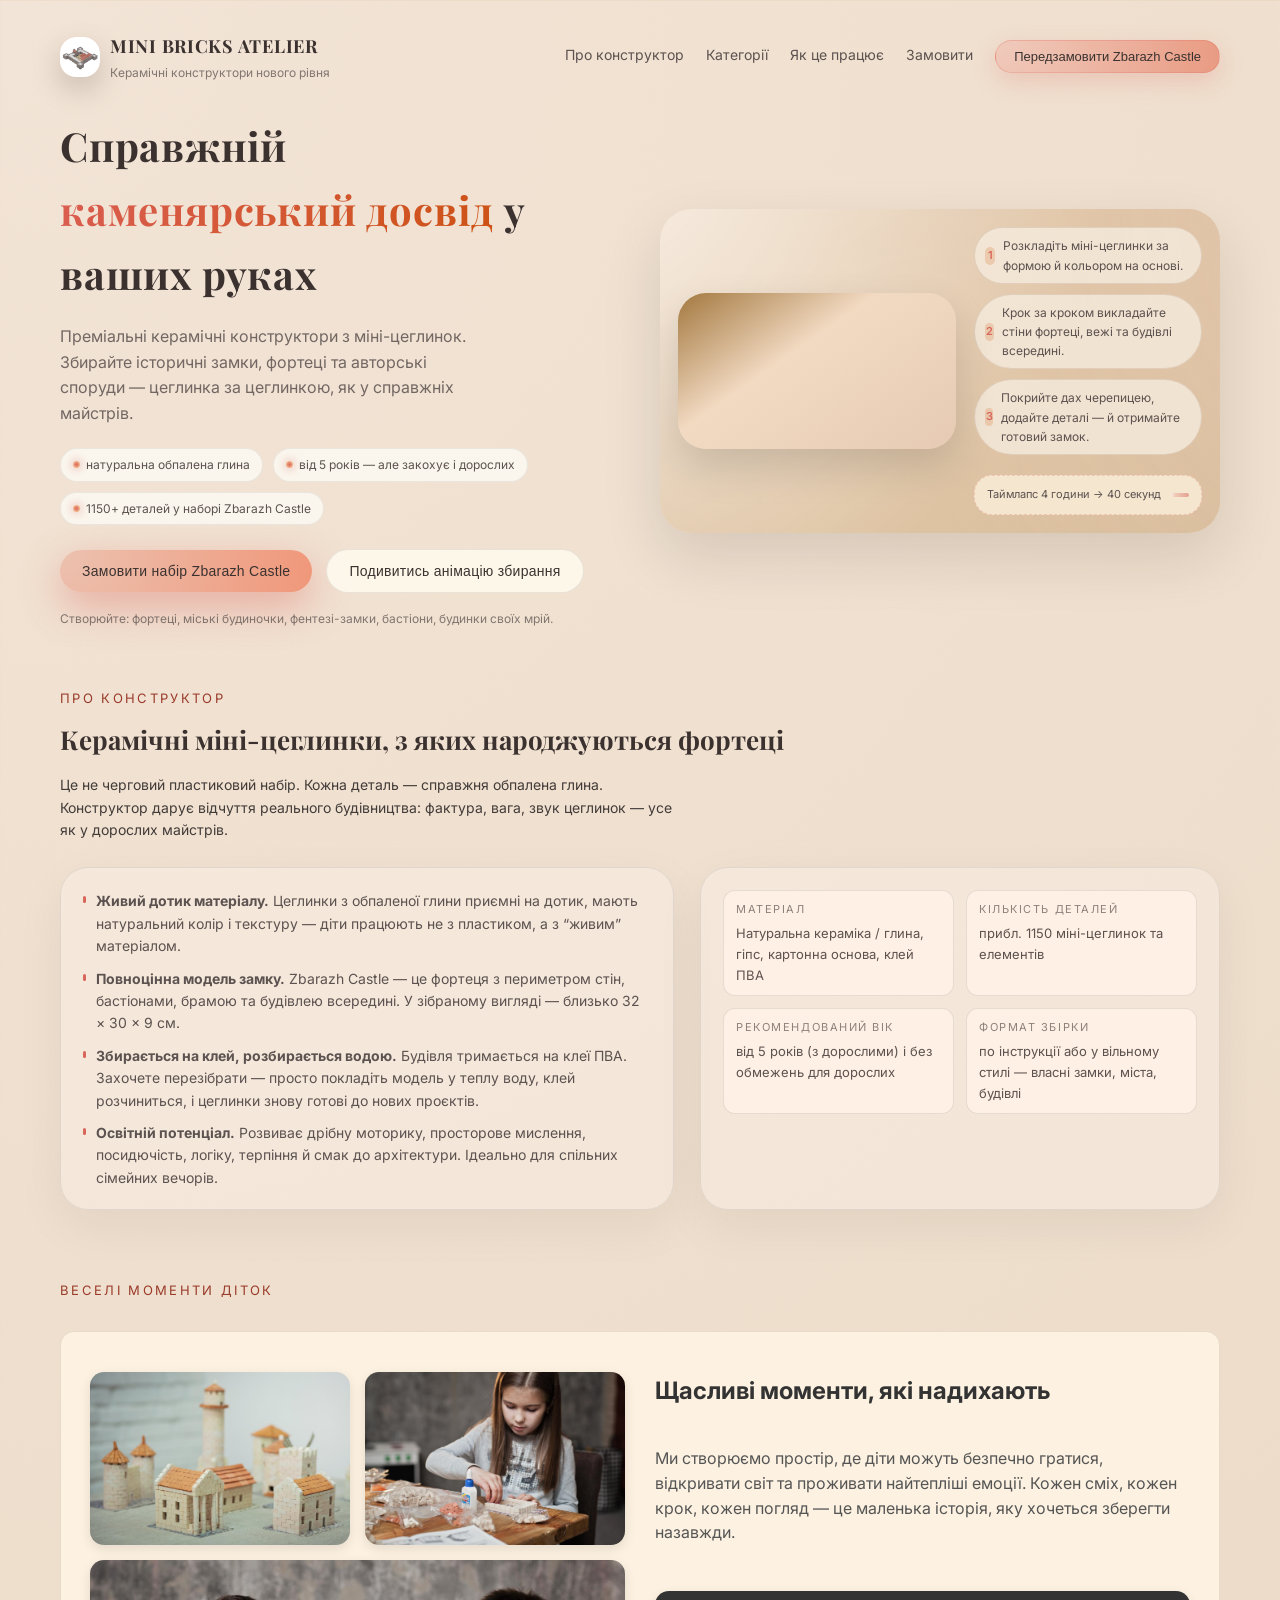
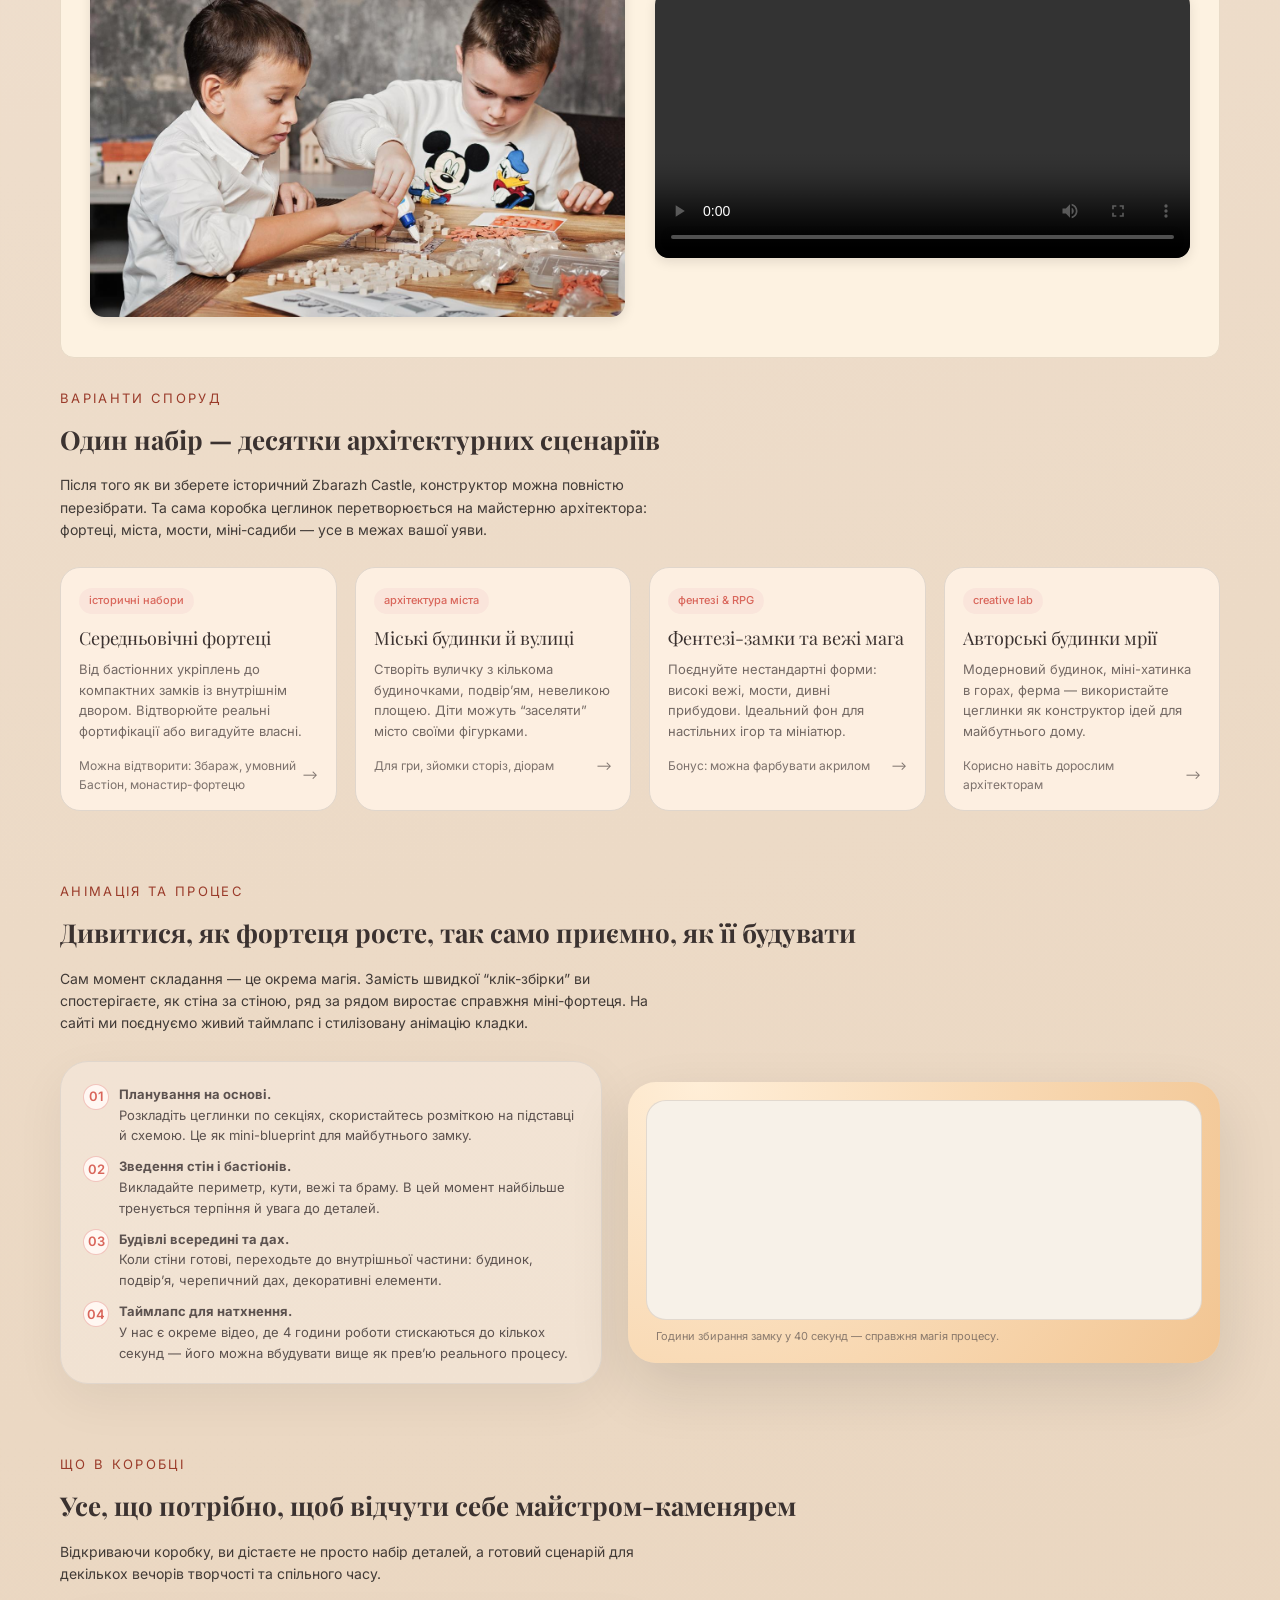
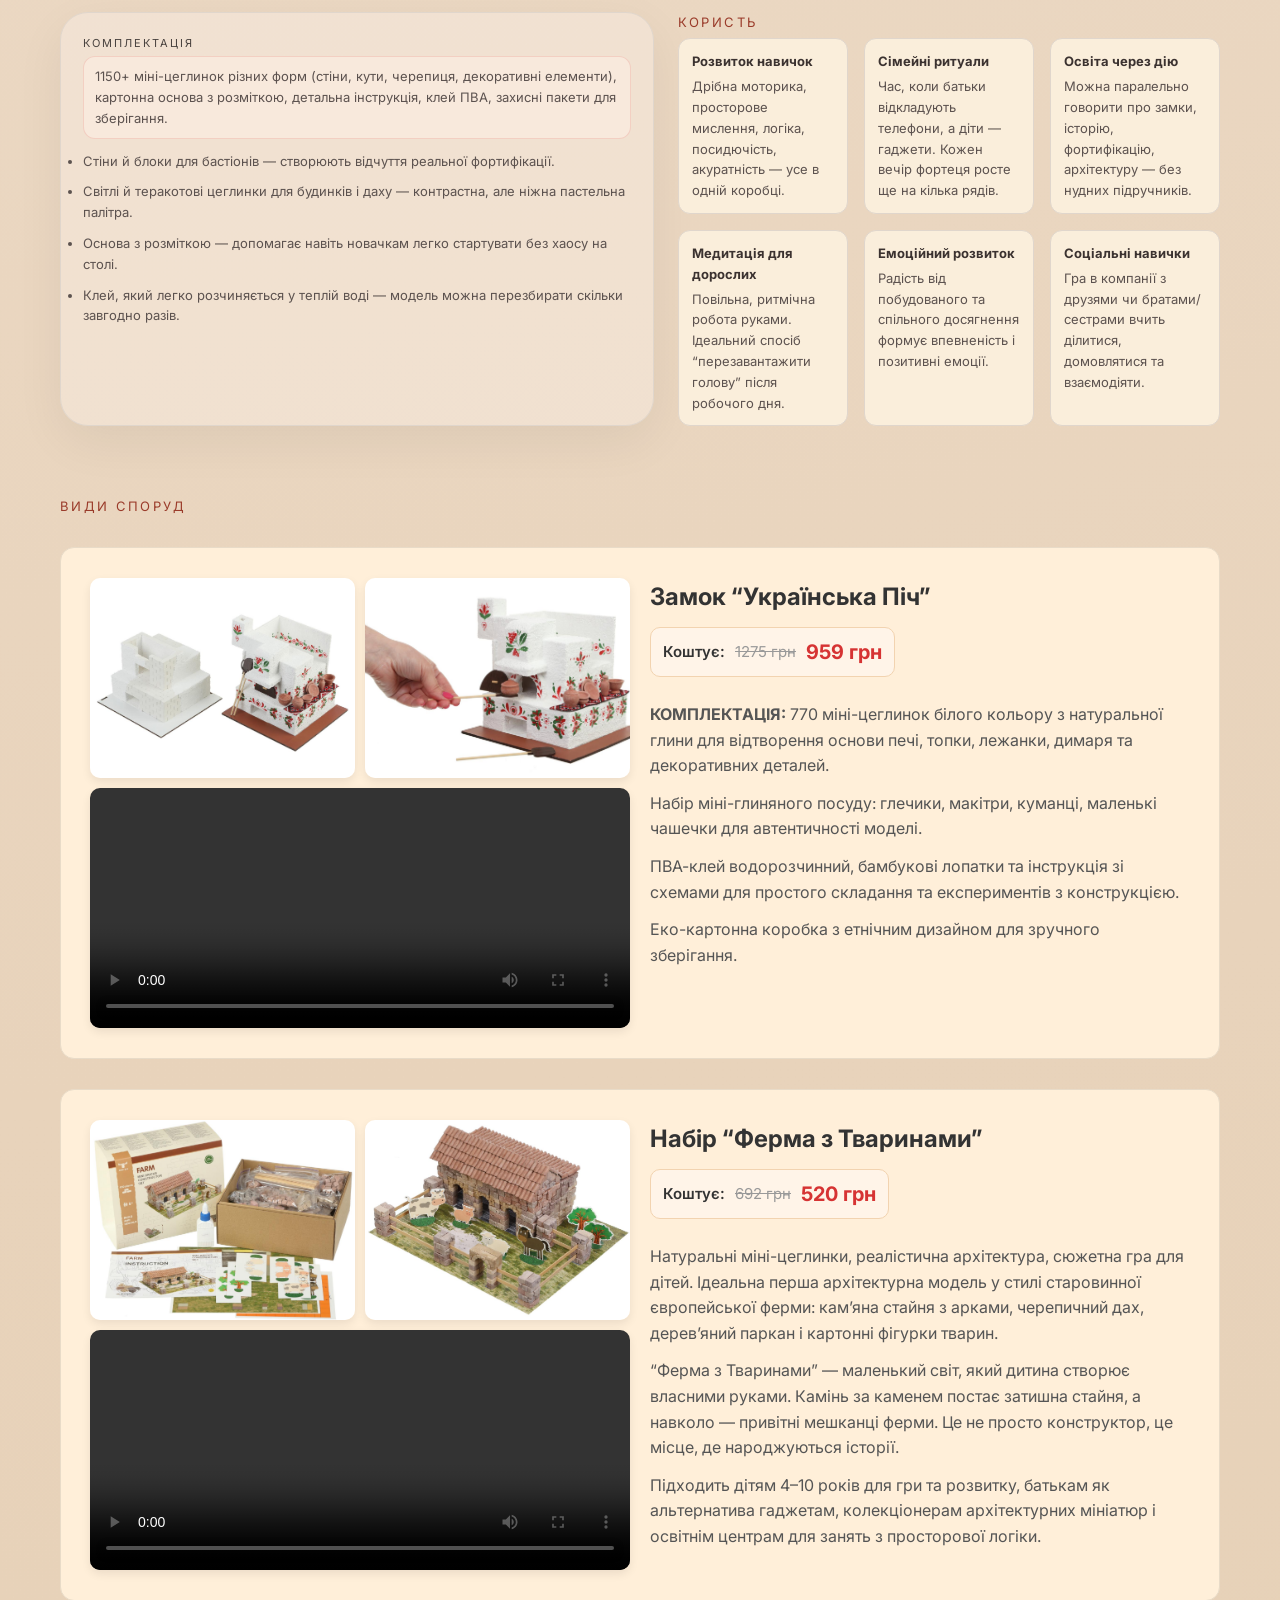
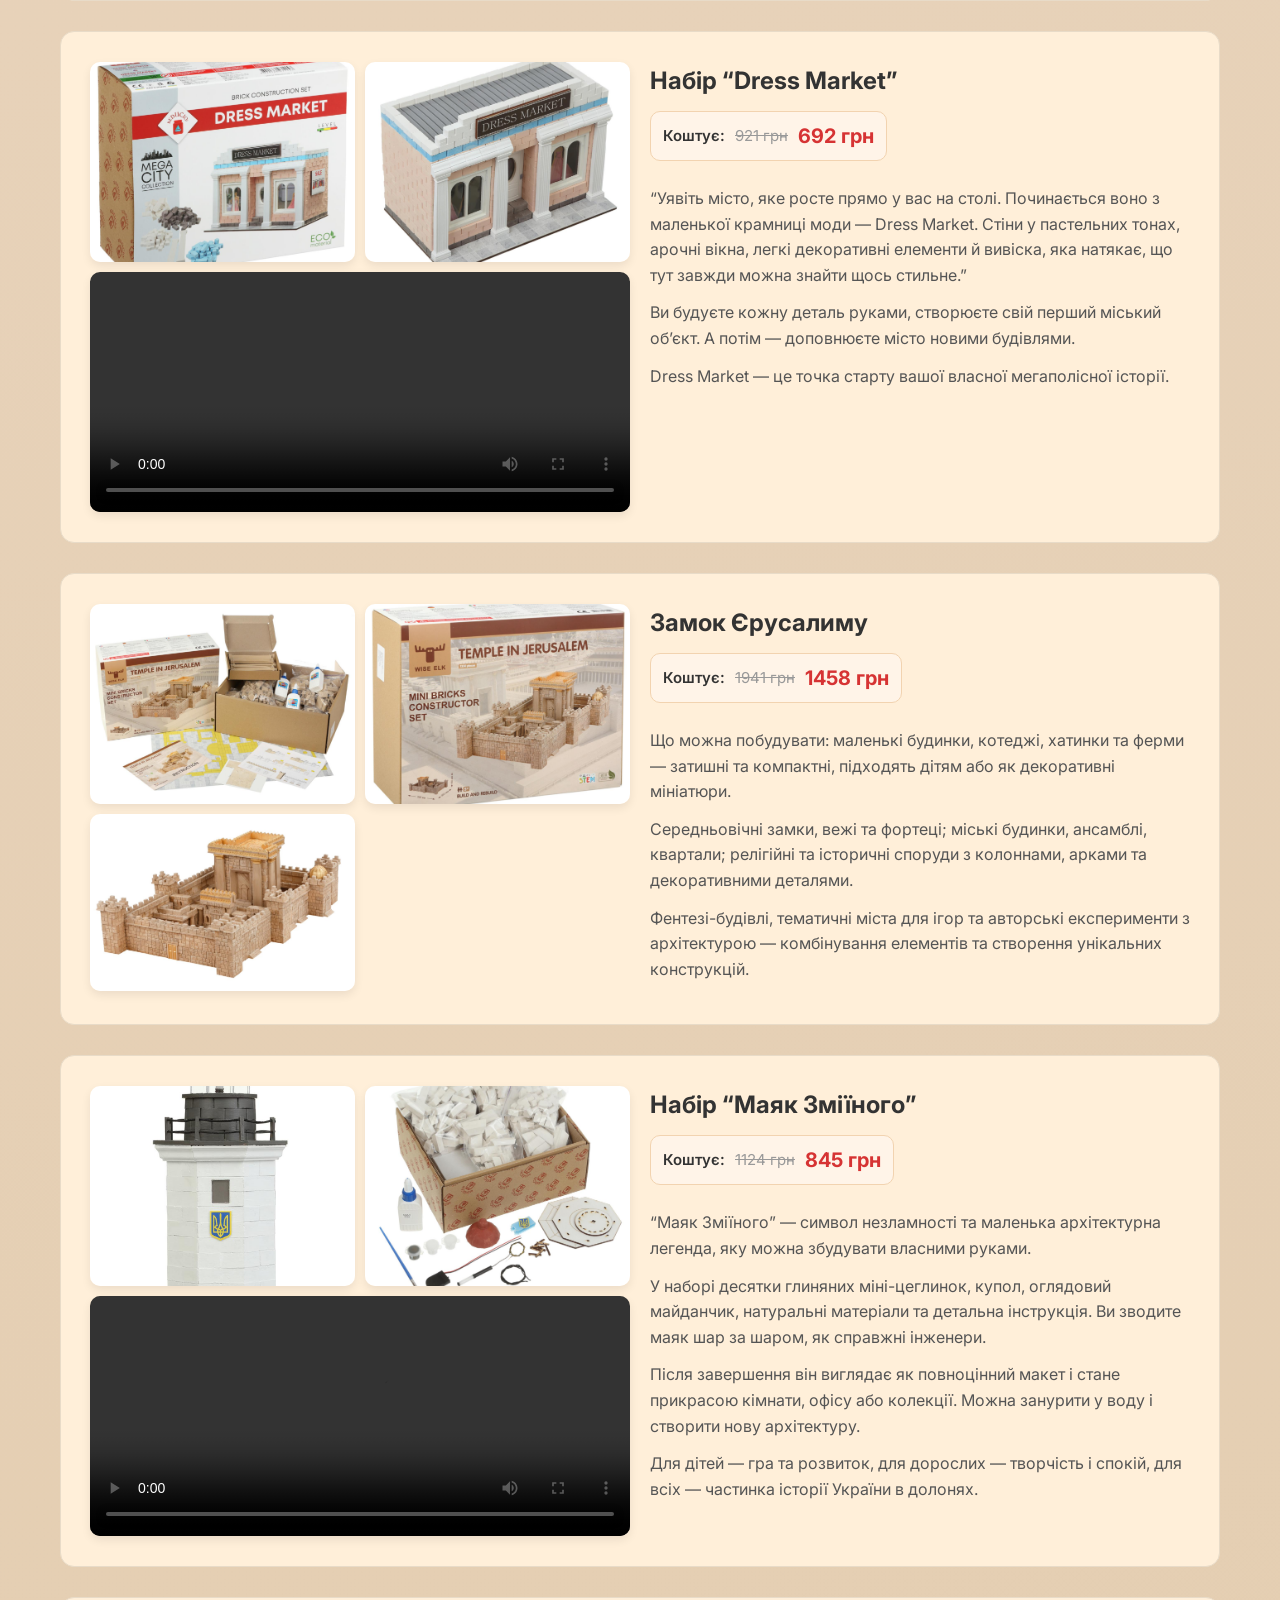
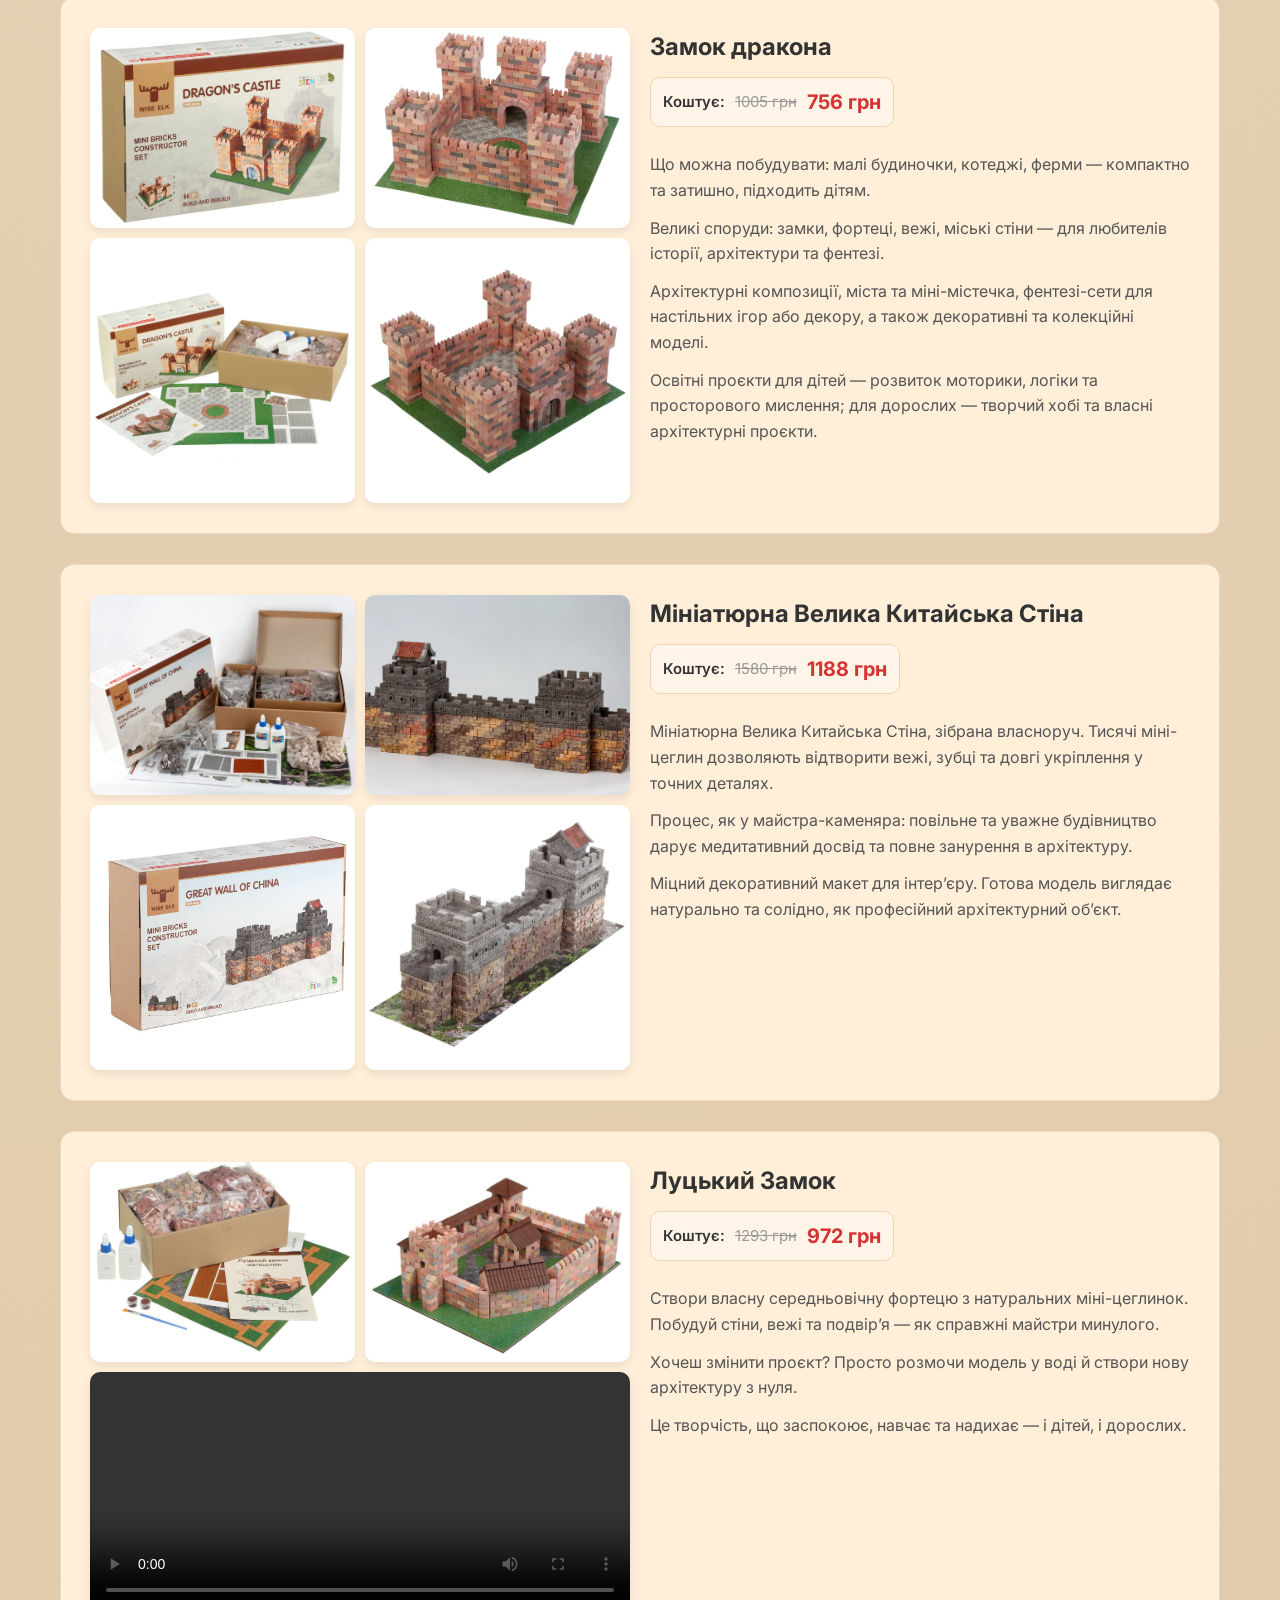
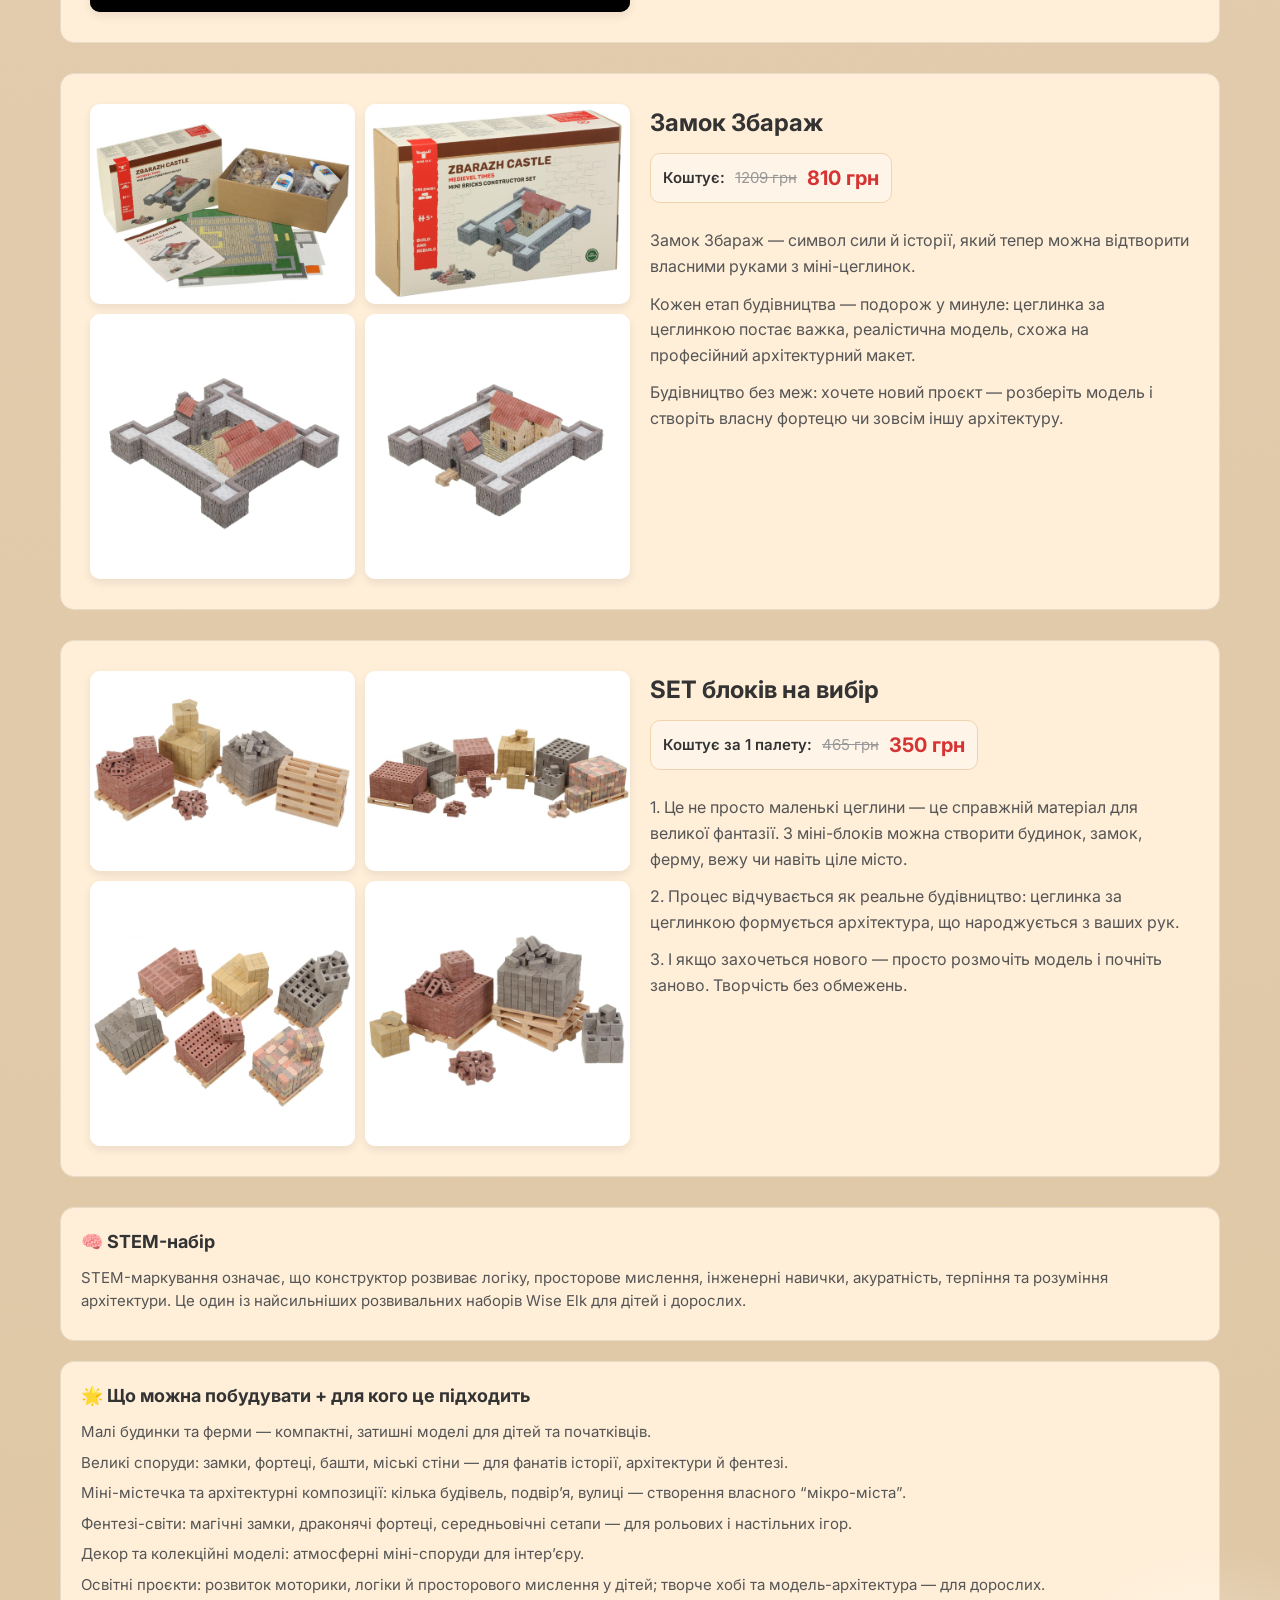
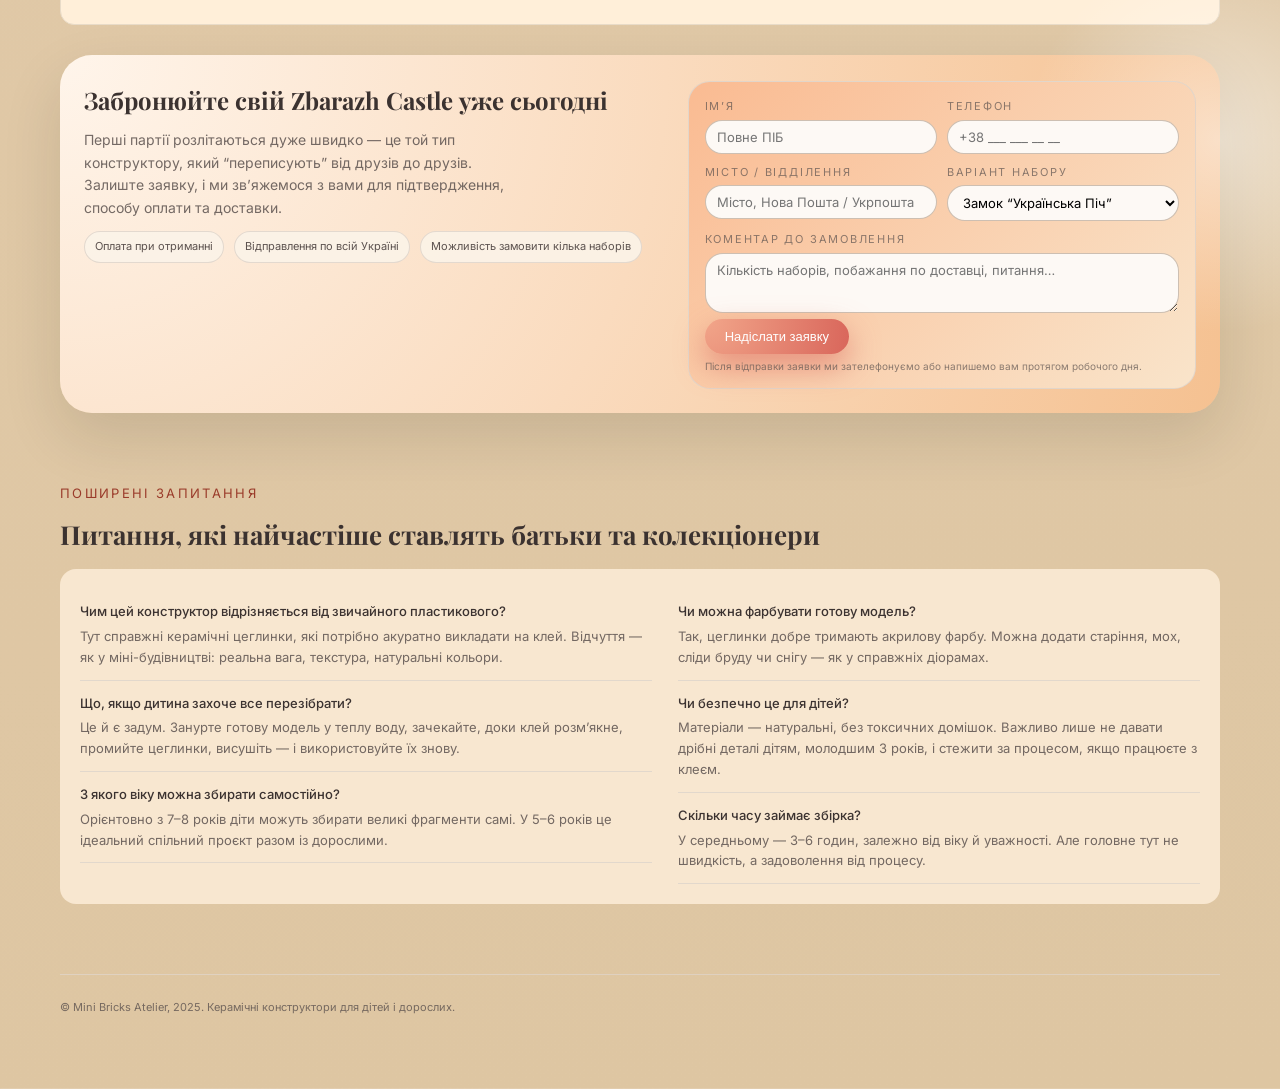
==== commit 4738dca8: "Update index.html" ====
--- a/index.html
+++ b/index.html
@@ -972,7 +972,6 @@
     <!-- FOOTER -->
     <footer>
       <span>© Mini Bricks Atelier, 2025. Керамічні конструктори для дітей і дорослих.</span>
-      <span>Питання по співпраці: yourmail@example.com</span>
     </footer>
   </div>
 
